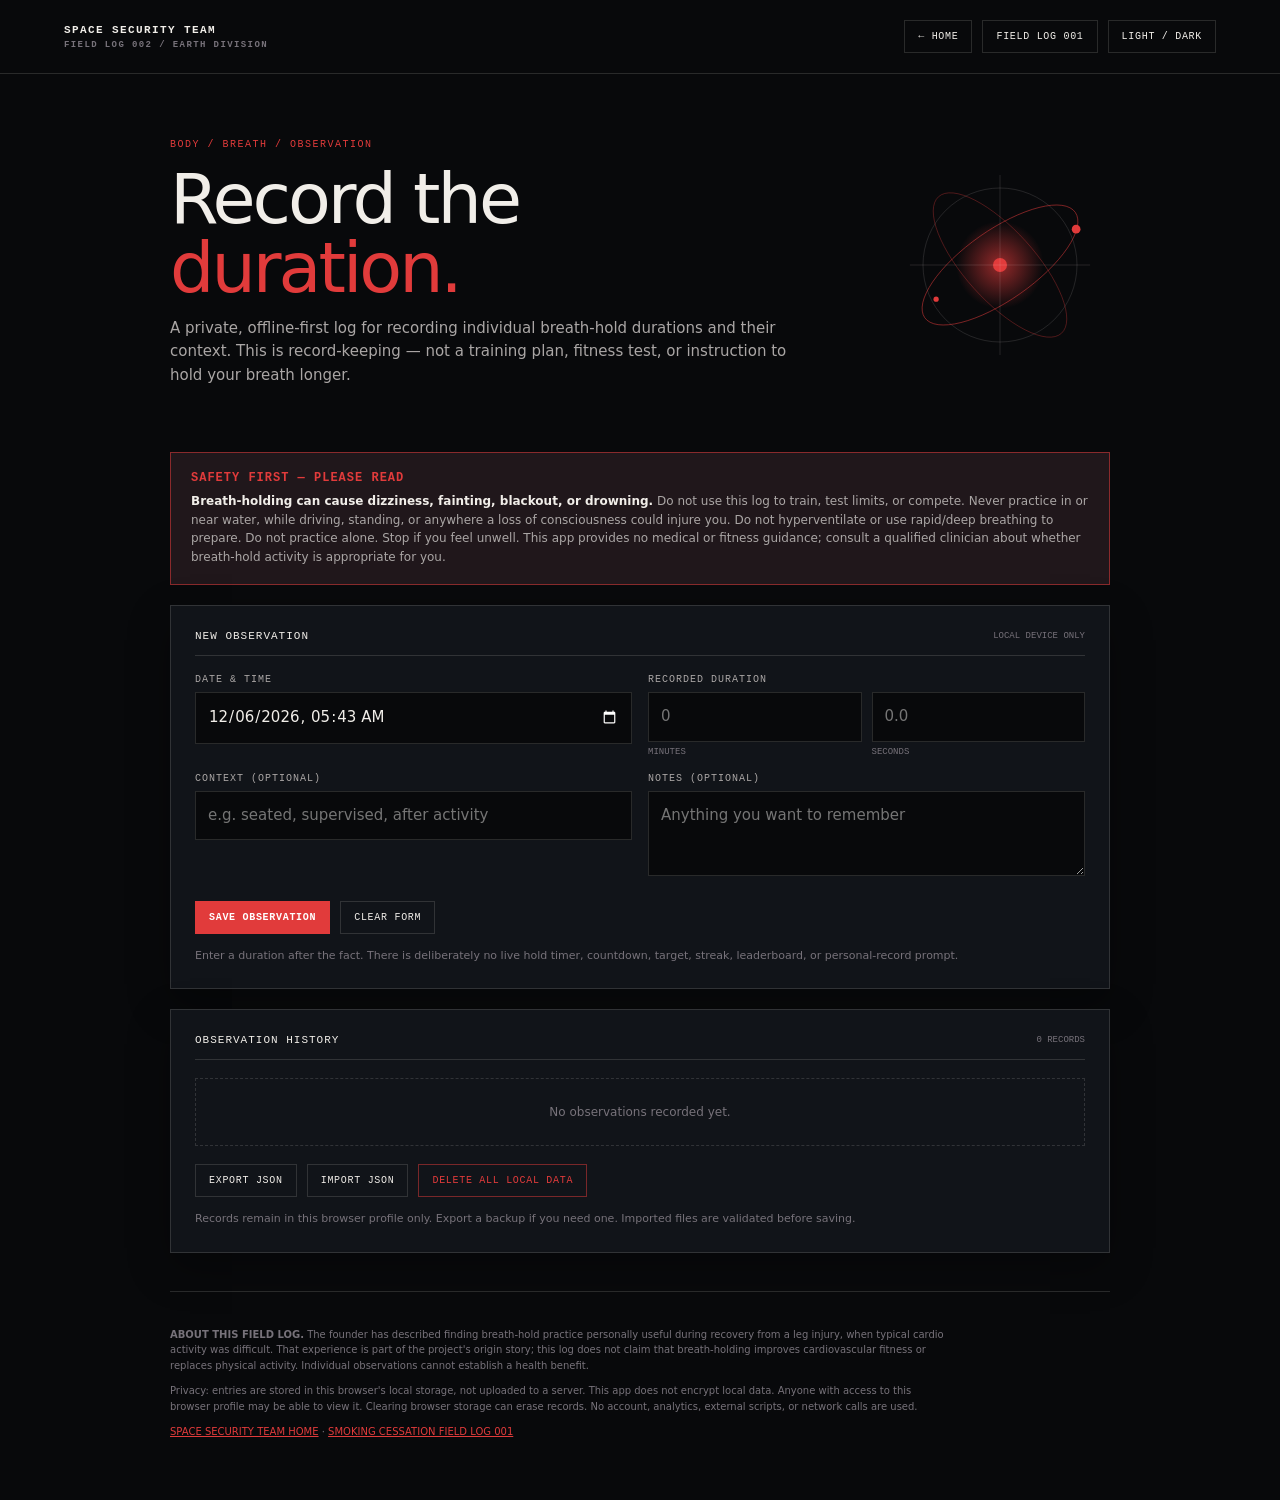
==== public/space-security/breath-log/index.html @ c1255886 "Add local-only breath observation field log" ====
<!doctype html>
<html lang="en" data-theme="dark">
<head>
<meta charset="utf-8"><meta name="viewport" content="width=device-width,initial-scale=1"><meta name="theme-color" content="#08090b"><meta name="description" content="A standalone local breath observation log."><title>Field Log 002 — Breath Observation | Space Security Team</title>
<style>
:root{color-scheme:dark;--bg:#08090b;--panel:#111419;--panel2:#181c22;--ink:#f1eee9;--muted:#aaa6a5;--dim:#77727a;--line:rgba(241,238,233,.14);--red:#e13b3b;--shadow:rgba(0,0,0,.3);--mono:"DM Mono",ui-monospace,monospace;--sans:system-ui,-apple-system,"Segoe UI",sans-serif}
:root[data-theme=light]{color-scheme:light;--bg:#f3f1ed;--panel:#fffdfa;--panel2:#ebe8e2;--ink:#171719;--muted:#555258;--dim:#77727a;--line:rgba(23,23,25,.15);--red:#bd292e;--shadow:rgba(30,25,20,.1)}
*{box-sizing:border-box}body{margin:0;background:var(--bg);color:var(--ink);font:15px/1.55 var(--sans)}a{color:inherit;text-decoration:none}button,input,textarea{font:inherit}.shell{width:min(940px,90%);margin:auto}.top{display:flex;justify-content:space-between;align-items:center;padding:20px 5%;border-bottom:1px solid var(--line)}.brand{font:600 11px var(--mono);letter-spacing:1.4px}.brand small{display:block;color:var(--dim);font-size:9px;margin-top:4px}.nav{display:flex;gap:10px}.nav a,.nav button,.btn{border:1px solid var(--line);background:transparent;color:var(--ink);padding:10px 13px;font:10px var(--mono);letter-spacing:.7px;cursor:pointer}.hero{padding:55px 0 30px;display:grid;grid-template-columns:1fr 220px;gap:30px;align-items:center}.eyebrow{font:10px var(--mono);letter-spacing:1.5px;color:var(--red)}h1{font:500 clamp(42px,7vw,70px)/.98 var(--sans);letter-spacing:-3px;margin:15px 0}h1 em{font-style:normal;color:var(--red)}.lede{max-width:620px;color:var(--muted)}.orb{width:210px;max-width:100%;justify-self:center}.panel{background:var(--panel);border:1px solid var(--line);padding:24px;margin:20px 0;box-shadow:0 15px 40px var(--shadow)}.head{display:flex;justify-content:space-between;gap:12px;align-items:center;border-bottom:1px solid var(--line);padding-bottom:13px;margin-bottom:18px}.head strong{font:11px var(--mono);letter-spacing:1px}.tag,.unit{font:9px var(--mono);color:var(--dim)}.safety{border:1px solid rgba(225,59,59,.55);background:color-mix(in srgb,var(--red) 7%,var(--panel));padding:18px 20px;margin:20px 0}.safety h2{font:600 12px var(--mono);letter-spacing:1px;color:var(--red);margin:0 0 7px}.safety p{margin:0;color:var(--muted);font-size:12px}.safety b{color:var(--ink)}.grid{display:grid;grid-template-columns:repeat(2,minmax(0,1fr));gap:16px}.field label{display:block;font:10px var(--mono);letter-spacing:1px;color:var(--muted);margin-bottom:7px}.field input,.field textarea{width:100%;border:1px solid var(--line);background:var(--bg);color:var(--ink);padding:12px;border-radius:0}.field textarea{min-height:85px;resize:vertical}.duration{display:grid;grid-template-columns:1fr 1fr;gap:10px}.unit{margin-top:5px}.actions{display:flex;gap:10px;flex-wrap:wrap;margin-top:18px}.btn.primary{background:var(--red);border-color:var(--red);color:white;font-weight:700}.btn.danger{border-color:rgba(225,59,59,.5);color:var(--red)}.hint{font-size:11px;color:var(--dim);margin:13px 0 0}.history{display:grid;gap:10px}.entry{border:1px solid var(--line);padding:14px 16px;display:grid;grid-template-columns:1fr auto;gap:15px;align-items:center;background:var(--panel2)}.entry strong{font:500 20px var(--sans)}.entry small{display:block;color:var(--dim);font:9px var(--mono);letter-spacing:.5px;margin-top:4px}.entry p{margin:7px 0 0;color:var(--muted);font-size:12px;white-space:pre-wrap}.entry button{border:1px solid var(--line);background:transparent;color:var(--muted);padding:7px 9px;font:9px var(--mono);cursor:pointer}.empty{padding:24px;border:1px dashed var(--line);color:var(--dim);text-align:center;font-size:12px}.foot{padding:25px 0 48px;color:var(--dim);font-size:10px;border-top:1px solid var(--line);margin-top:38px}.foot p{max-width:780px}.foot a{color:var(--red);text-decoration:underline}.sr{position:absolute;width:1px;height:1px;overflow:hidden;clip:rect(0,0,0,0)}
@media(max-width:680px){.hero{grid-template-columns:1fr;padding-top:38px}.orb{width:140px;grid-row:1}.grid{grid-template-columns:1fr}.panel{padding:17px}.nav a{display:none}.top{padding:16px 5%}}
@media(prefers-reduced-motion:reduce){*{scroll-behavior:auto!important;transition:none!important}}
</style></head>
<body>
<header class="top"><a class="brand" href="/">SPACE SECURITY TEAM<small>FIELD LOG 002 / EARTH DIVISION</small></a><nav class="nav"><a href="/">← HOME</a><a href="/public/space-security/tracker/index.html">FIELD LOG 001</a><button id="theme" type="button">LIGHT / DARK</button></nav></header>
<main class="shell">
<section class="hero"><div><p class="eyebrow">BODY / BREATH / OBSERVATION</p><h1>Record the<br><em>duration.</em></h1><p class="lede">A private, offline-first log for recording individual breath-hold durations and their context. This is record-keeping — not a training plan, fitness test, or instruction to hold your breath longer.</p></div><svg class="orb" viewBox="0 0 240 240" role="img" aria-label="Abstract red orbital diagram"><defs><radialGradient id="g"><stop stop-color="#e13b3b" stop-opacity=".65"/><stop offset="1" stop-color="#e13b3b" stop-opacity="0"/></radialGradient></defs><circle cx="120" cy="120" r="88" fill="none" stroke="var(--line)"/><ellipse cx="120" cy="120" rx="105" ry="40" fill="none" stroke="var(--red)" stroke-opacity=".55" transform="rotate(-35 120 120)"/><ellipse cx="120" cy="120" rx="105" ry="40" fill="none" stroke="var(--red)" stroke-opacity=".35" transform="rotate(48 120 120)"/><circle cx="120" cy="120" r="50" fill="url(#g)"/><circle cx="120" cy="120" r="8" fill="var(--red)"/><circle cx="207" cy="79" r="5" fill="var(--red)"/><circle cx="47" cy="159" r="3" fill="var(--red)"/><path d="M120 17v206M17 120h206" stroke="var(--line)"/></svg></section>
<aside class="safety" role="note"><h2>SAFETY FIRST — PLEASE READ</h2><p><b>Breath-holding can cause dizziness, fainting, blackout, or drowning.</b> Do not use this log to train, test limits, or compete. Never practice in or near water, while driving, standing, or anywhere a loss of consciousness could injure you. Do not hyperventilate or use rapid/deep breathing to prepare. Do not practice alone. Stop if you feel unwell. This app provides no medical or fitness guidance; consult a qualified clinician about whether breath-hold activity is appropriate for you.</p></aside>
<section class="panel"><div class="head"><strong>NEW OBSERVATION</strong><span class="tag">LOCAL DEVICE ONLY</span></div><form id="entryForm"><div class="grid"><div class="field"><label for="date">DATE & TIME</label><input id="date" type="datetime-local" required></div><div class="field"><label>RECORDED DURATION</label><div class="duration"><div><input id="minutes" type="number" min="0" max="999" step="1" inputmode="numeric" placeholder="0" aria-label="Minutes" required><div class="unit">MINUTES</div></div><div><input id="seconds" type="number" min="0" max="59.9" step="0.1" inputmode="decimal" placeholder="0.0" aria-label="Seconds" required><div class="unit">SECONDS</div></div></div></div><div class="field"><label for="context">CONTEXT (OPTIONAL)</label><input id="context" maxlength="120" placeholder="e.g. seated, supervised, after activity"></div><div class="field"><label for="notes">NOTES (OPTIONAL)</label><textarea id="notes" maxlength="1000" placeholder="Anything you want to remember"></textarea></div></div><div class="actions"><button class="btn primary" type="submit">SAVE OBSERVATION</button><button class="btn" type="reset">CLEAR FORM</button></div><p class="hint">Enter a duration after the fact. There is deliberately no live hold timer, countdown, target, streak, leaderboard, or personal-record prompt.</p></form></section>
<section class="panel"><div class="head"><strong>OBSERVATION HISTORY</strong><span id="count" class="tag">0 RECORDS</span></div><div id="history" class="history"><div class="empty">No observations recorded yet.</div></div><div class="actions"><button class="btn" id="export">EXPORT JSON</button><label class="btn" for="importFile">IMPORT JSON</label><input class="sr" id="importFile" type="file" accept="application/json,.json"><button class="btn danger" id="clearAll" type="button">DELETE ALL LOCAL DATA</button></div><p class="hint">Records remain in this browser profile only. Export a backup if you need one. Imported files are validated before saving.</p></section>
<footer class="foot"><p><b>ABOUT THIS FIELD LOG.</b> The founder has described finding breath-hold practice personally useful during recovery from a leg injury, when typical cardio activity was difficult. That experience is part of the project's origin story; this log does not claim that breath-holding improves cardiovascular fitness or replaces physical activity. Individual observations cannot establish a health benefit.</p><p>Privacy: entries are stored in this browser's local storage, not uploaded to a server. This app does not encrypt local data. Anyone with access to this browser profile may be able to view it. Clearing browser storage can erase records. No account, analytics, external scripts, or network calls are used.</p><p><a href="/">SPACE SECURITY TEAM HOME</a> · <a href="/public/space-security/tracker/index.html">SMOKING CESSATION FIELD LOG 001</a></p></footer>
</main>
<script>
(function(){'use strict';var KEY='sst.breathlog.v1',$=function(id){return document.getElementById(id)},entries=[];
function valid(x){return x&&typeof x.id==='string'&&typeof x.date==='string'&&Number.isFinite(x.seconds)&&x.seconds>=0&&x.seconds<60000&&typeof x.context==='string'&&typeof x.notes==='string'}
function load(){try{var a=JSON.parse(localStorage.getItem(KEY)||'[]');if(Array.isArray(a))entries=a.filter(valid)}catch(e){entries=[]}}
function save(){try{localStorage.setItem(KEY,JSON.stringify(entries));return true}catch(e){alert('Could not save to this browser profile. Storage may be full or disabled.');return false}}
function esc(s){return String(s).replace(/[&<>"']/g,function(c){return {'&':'&amp;','<':'&lt;','>':'&gt;','"':'&quot;',"'":'&#39;'}[c]})}
function fmt(s){return String(Math.floor(s/60)).padStart(2,'0')+':'+(s%60).toFixed(1).padStart(4,'0')}
function render(){var h=$('history');$('count').textContent=entries.length+' RECORD'+(entries.length===1?'':'S');if(!entries.length){h.innerHTML='<div class="empty">No observations recorded yet.</div>';return}h.innerHTML=entries.slice().sort(function(a,b){return b.date.localeCompare(a.date)}).map(function(e){return '<article class="entry"><div><strong>'+fmt(e.seconds)+'</strong><small>'+esc(new Date(e.date).toLocaleString())+'</small>'+(e.context?'<small>CONTEXT · '+esc(e.context)+'</small>':'')+(e.notes?'<p>'+esc(e.notes)+'</p>':'')+'</div><button type="button" data-delete="'+esc(e.id)+'">DELETE</button></article>'}).join('')}
function localNow(){var d=new Date();return new Date(d.getTime()-d.getTimezoneOffset()*60000).toISOString().slice(0,16)}$('date').value=localNow();
$('entryForm').addEventListener('submit',function(ev){ev.preventDefault();var m=Number($('minutes').value),s=Number($('seconds').value),d=$('date').value;if(!Number.isFinite(m)||!Number.isFinite(s)||m<0||s<0||s>=60||!d){alert('Enter a valid date and duration. Seconds must be from 0 to less than 60.');return}entries.push({id:'b'+Date.now().toString(36)+Math.random().toString(36).slice(2,7),date:new Date(d).toISOString(),seconds:m*60+s,context:$('context').value.trim(),notes:$('notes').value.trim()});if(save()){render();$('entryForm').reset();$('date').value=localNow()}});
$('history').addEventListener('click',function(ev){var id=ev.target&&ev.target.getAttribute('data-delete');if(!id||!confirm('Delete this observation from this browser?'))return;entries=entries.filter(function(e){return e.id!==id});if(save())render()});
$('export').addEventListener('click',function(){var b=new Blob([JSON.stringify({format:'sst-breathlog-v1',exportedAt:new Date().toISOString(),entries:entries},null,2)],{type:'application/json'}),u=URL.createObjectURL(b),a=document.createElement('a');a.href=u;a.download='space-security-breath-observations.json';a.click();setTimeout(function(){URL.revokeObjectURL(u)},1000)});
$('importFile').addEventListener('change',function(ev){var f=ev.target.files&&ev.target.files[0];if(!f)return;var r=new FileReader();r.onload=function(){try{var o=JSON.parse(r.result),a=o&&o.format==='sst-breathlog-v1'&&Array.isArray(o.entries)?o.entries:[];if(!a.length||!a.every(valid))throw Error();if(!confirm('Import '+a.length+' observations? Matching IDs will be replaced.'))return;var map={};entries.concat(a).forEach(function(x){map[x.id]=x});entries=Object.keys(map).map(function(k){return map[k]});if(save())render()}catch(e){alert('This is not a valid breath observation export.')}finally{$('importFile').value=''}};r.readAsText(f)});
$('clearAll').addEventListener('click',function(){if(!entries.length||!confirm('Permanently delete every observation stored by this app in this browser? Export first if needed.'))return;entries=[];try{localStorage.removeItem(KEY);render()}catch(e){alert('Could not clear browser storage.')}});
$('theme').addEventListener('click',function(){var r=document.documentElement,t=r.getAttribute('data-theme')==='light'?'dark':'light';r.setAttribute('data-theme',t);try{localStorage.setItem('sst.breathlog.theme',t)}catch(e){}});try{var t=localStorage.getItem('sst.breathlog.theme');if(t==='light'||t==='dark')document.documentElement.setAttribute('data-theme',t)}catch(e){}load();render()})();
</script></body></html>
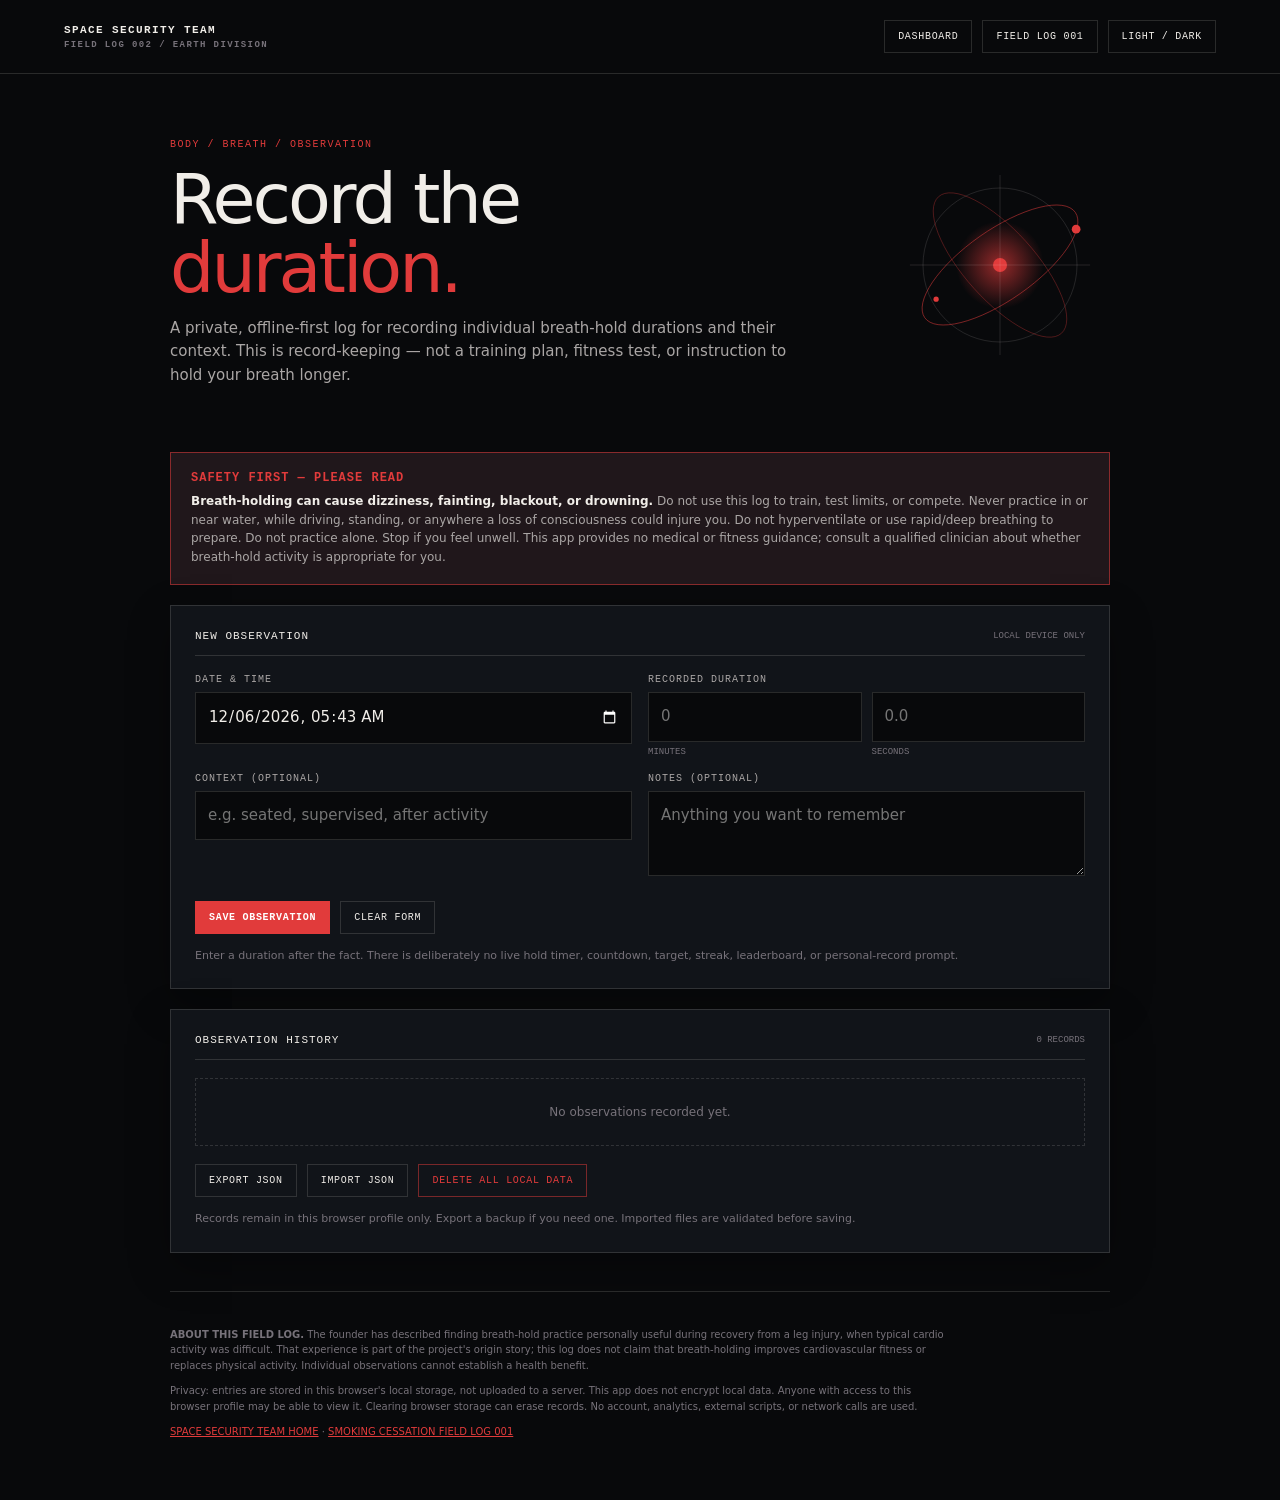
==== commit a9af8a1d: "Connect breath log navigation and shared theme" ====
--- a/public/space-security/breath-log/index.html
+++ b/public/space-security/breath-log/index.html
@@ -10,7 +10,7 @@
 @media(prefers-reduced-motion:reduce){*{scroll-behavior:auto!important;transition:none!important}}
 </style></head>
 <body>
-<header class="top"><a class="brand" href="/">SPACE SECURITY TEAM<small>FIELD LOG 002 / EARTH DIVISION</small></a><nav class="nav"><a href="/">← HOME</a><a href="/public/space-security/tracker/index.html">FIELD LOG 001</a><button id="theme" type="button">LIGHT / DARK</button></nav></header>
+<header class="top"><a class="brand" href="/">SPACE SECURITY TEAM<small>FIELD LOG 002 / EARTH DIVISION</small></a><nav class="nav"><a href="/#dashboard">DASHBOARD</a><a href="/public/space-security/tracker/index.html">FIELD LOG 001</a><button id="theme" type="button">LIGHT / DARK</button></nav></header>
 <main class="shell">
 <section class="hero"><div><p class="eyebrow">BODY / BREATH / OBSERVATION</p><h1>Record the<br><em>duration.</em></h1><p class="lede">A private, offline-first log for recording individual breath-hold durations and their context. This is record-keeping — not a training plan, fitness test, or instruction to hold your breath longer.</p></div><svg class="orb" viewBox="0 0 240 240" role="img" aria-label="Abstract red orbital diagram"><defs><radialGradient id="g"><stop stop-color="#e13b3b" stop-opacity=".65"/><stop offset="1" stop-color="#e13b3b" stop-opacity="0"/></radialGradient></defs><circle cx="120" cy="120" r="88" fill="none" stroke="var(--line)"/><ellipse cx="120" cy="120" rx="105" ry="40" fill="none" stroke="var(--red)" stroke-opacity=".55" transform="rotate(-35 120 120)"/><ellipse cx="120" cy="120" rx="105" ry="40" fill="none" stroke="var(--red)" stroke-opacity=".35" transform="rotate(48 120 120)"/><circle cx="120" cy="120" r="50" fill="url(#g)"/><circle cx="120" cy="120" r="8" fill="var(--red)"/><circle cx="207" cy="79" r="5" fill="var(--red)"/><circle cx="47" cy="159" r="3" fill="var(--red)"/><path d="M120 17v206M17 120h206" stroke="var(--line)"/></svg></section>
 <aside class="safety" role="note"><h2>SAFETY FIRST — PLEASE READ</h2><p><b>Breath-holding can cause dizziness, fainting, blackout, or drowning.</b> Do not use this log to train, test limits, or compete. Never practice in or near water, while driving, standing, or anywhere a loss of consciousness could injure you. Do not hyperventilate or use rapid/deep breathing to prepare. Do not practice alone. Stop if you feel unwell. This app provides no medical or fitness guidance; consult a qualified clinician about whether breath-hold activity is appropriate for you.</p></aside>
@@ -32,5 +32,5 @@
 $('export').addEventListener('click',function(){var b=new Blob([JSON.stringify({format:'sst-breathlog-v1',exportedAt:new Date().toISOString(),entries:entries},null,2)],{type:'application/json'}),u=URL.createObjectURL(b),a=document.createElement('a');a.href=u;a.download='space-security-breath-observations.json';a.click();setTimeout(function(){URL.revokeObjectURL(u)},1000)});
 $('importFile').addEventListener('change',function(ev){var f=ev.target.files&&ev.target.files[0];if(!f)return;var r=new FileReader();r.onload=function(){try{var o=JSON.parse(r.result),a=o&&o.format==='sst-breathlog-v1'&&Array.isArray(o.entries)?o.entries:[];if(!a.length||!a.every(valid))throw Error();if(!confirm('Import '+a.length+' observations? Matching IDs will be replaced.'))return;var map={};entries.concat(a).forEach(function(x){map[x.id]=x});entries=Object.keys(map).map(function(k){return map[k]});if(save())render()}catch(e){alert('This is not a valid breath observation export.')}finally{$('importFile').value=''}};r.readAsText(f)});
 $('clearAll').addEventListener('click',function(){if(!entries.length||!confirm('Permanently delete every observation stored by this app in this browser? Export first if needed.'))return;entries=[];try{localStorage.removeItem(KEY);render()}catch(e){alert('Could not clear browser storage.')}});
-$('theme').addEventListener('click',function(){var r=document.documentElement,t=r.getAttribute('data-theme')==='light'?'dark':'light';r.setAttribute('data-theme',t);try{localStorage.setItem('sst.breathlog.theme',t)}catch(e){}});try{var t=localStorage.getItem('sst.breathlog.theme');if(t==='light'||t==='dark')document.documentElement.setAttribute('data-theme',t)}catch(e){}load();render()})();
+$('theme').addEventListener('click',function(){var r=document.documentElement,t=r.getAttribute('data-theme')==='light'?'dark':'light';r.setAttribute('data-theme',t);try{localStorage.setItem('sst.landing.theme',t)}catch(e){}});try{var t=localStorage.getItem('sst.landing.theme')||localStorage.getItem('sst.breathlog.theme');if(t==='light'||t==='dark')document.documentElement.setAttribute('data-theme',t)}catch(e){}load();render()})();
 </script></body></html>
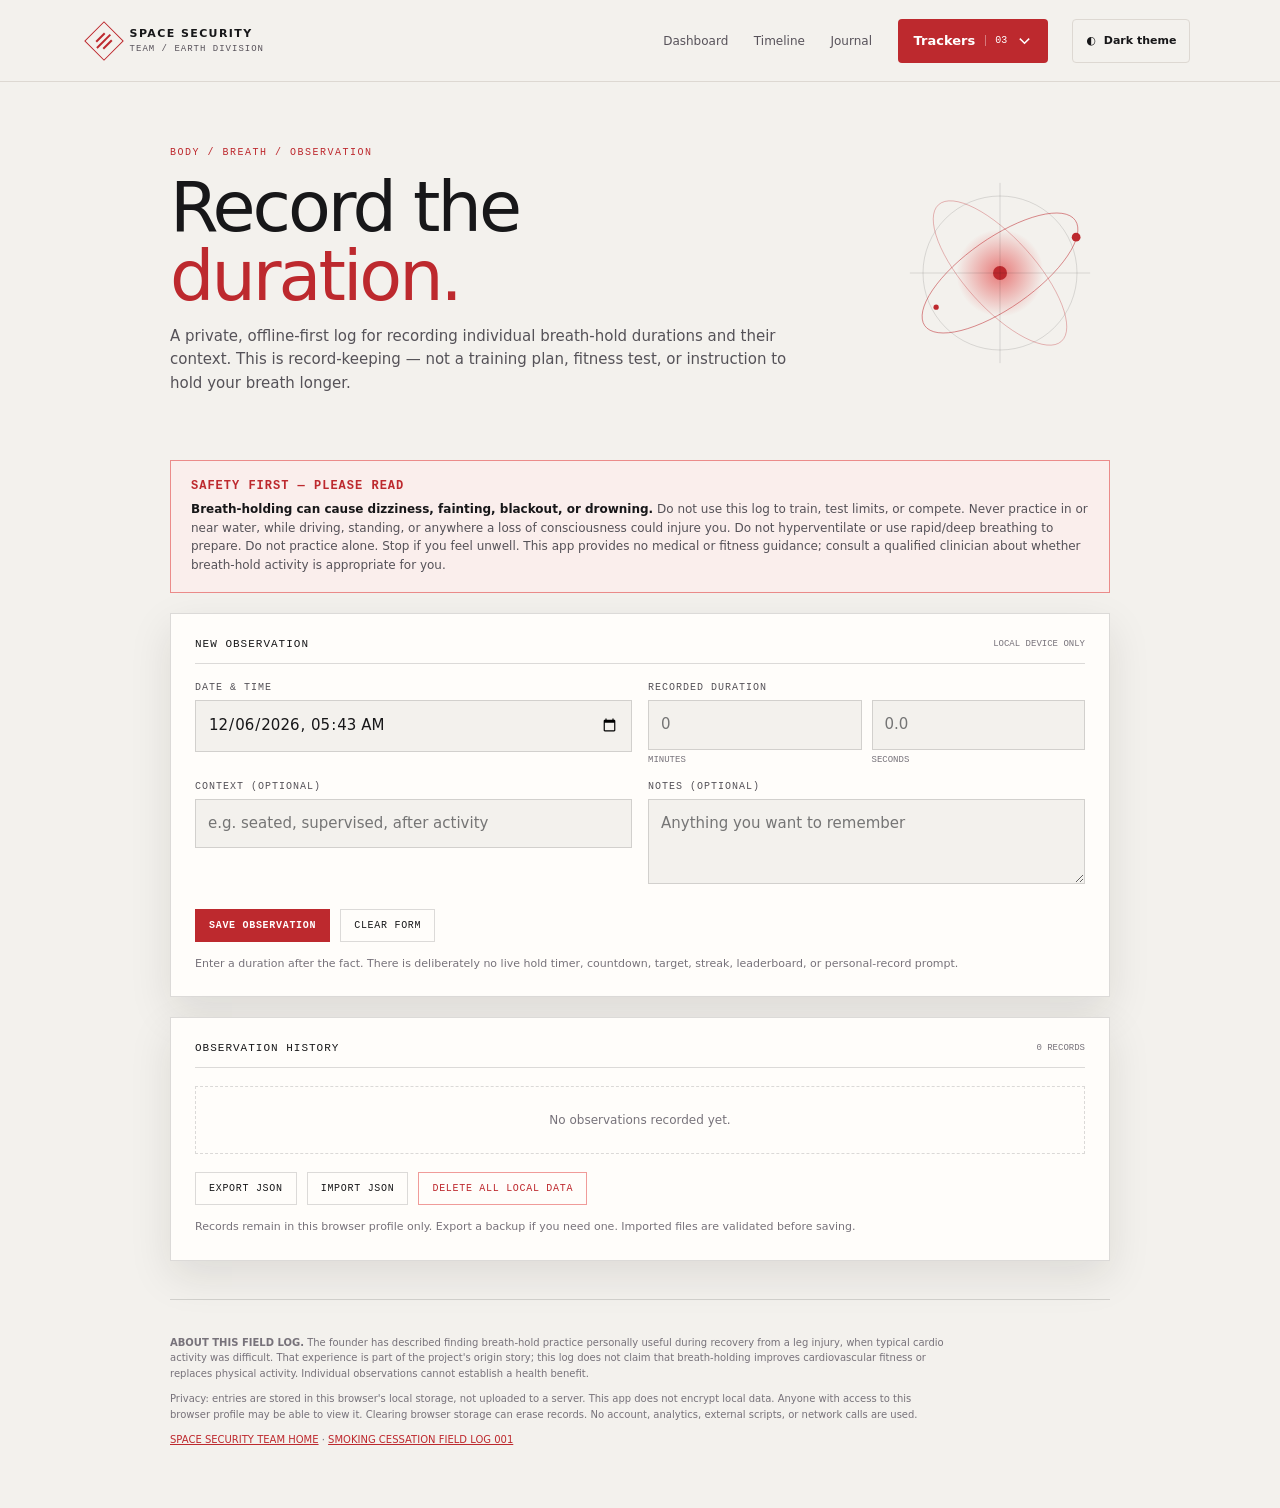
==== commit d8877ab9: "Unify tracker navigation and theme breath-log" ====
--- a/public/space-security/breath-log/index.html
+++ b/public/space-security/breath-log/index.html
@@ -8,9 +8,22 @@
 *{box-sizing:border-box}body{margin:0;background:var(--bg);color:var(--ink);font:15px/1.55 var(--sans)}a{color:inherit;text-decoration:none}button,input,textarea{font:inherit}.shell{width:min(940px,90%);margin:auto}.top{display:flex;justify-content:space-between;align-items:center;padding:20px 5%;border-bottom:1px solid var(--line)}.brand{font:600 11px var(--mono);letter-spacing:1.4px}.brand small{display:block;color:var(--dim);font-size:9px;margin-top:4px}.nav{display:flex;gap:10px}.nav a,.nav button,.btn{border:1px solid var(--line);background:transparent;color:var(--ink);padding:10px 13px;font:10px var(--mono);letter-spacing:.7px;cursor:pointer}.hero{padding:55px 0 30px;display:grid;grid-template-columns:1fr 220px;gap:30px;align-items:center}.eyebrow{font:10px var(--mono);letter-spacing:1.5px;color:var(--red)}h1{font:500 clamp(42px,7vw,70px)/.98 var(--sans);letter-spacing:-3px;margin:15px 0}h1 em{font-style:normal;color:var(--red)}.lede{max-width:620px;color:var(--muted)}.orb{width:210px;max-width:100%;justify-self:center}.panel{background:var(--panel);border:1px solid var(--line);padding:24px;margin:20px 0;box-shadow:0 15px 40px var(--shadow)}.head{display:flex;justify-content:space-between;gap:12px;align-items:center;border-bottom:1px solid var(--line);padding-bottom:13px;margin-bottom:18px}.head strong{font:11px var(--mono);letter-spacing:1px}.tag,.unit{font:9px var(--mono);color:var(--dim)}.safety{border:1px solid rgba(225,59,59,.55);background:color-mix(in srgb,var(--red) 7%,var(--panel));padding:18px 20px;margin:20px 0}.safety h2{font:600 12px var(--mono);letter-spacing:1px;color:var(--red);margin:0 0 7px}.safety p{margin:0;color:var(--muted);font-size:12px}.safety b{color:var(--ink)}.grid{display:grid;grid-template-columns:repeat(2,minmax(0,1fr));gap:16px}.field label{display:block;font:10px var(--mono);letter-spacing:1px;color:var(--muted);margin-bottom:7px}.field input,.field textarea{width:100%;border:1px solid var(--line);background:var(--bg);color:var(--ink);padding:12px;border-radius:0}.field textarea{min-height:85px;resize:vertical}.duration{display:grid;grid-template-columns:1fr 1fr;gap:10px}.unit{margin-top:5px}.actions{display:flex;gap:10px;flex-wrap:wrap;margin-top:18px}.btn.primary{background:var(--red);border-color:var(--red);color:white;font-weight:700}.btn.danger{border-color:rgba(225,59,59,.5);color:var(--red)}.hint{font-size:11px;color:var(--dim);margin:13px 0 0}.history{display:grid;gap:10px}.entry{border:1px solid var(--line);padding:14px 16px;display:grid;grid-template-columns:1fr auto;gap:15px;align-items:center;background:var(--panel2)}.entry strong{font:500 20px var(--sans)}.entry small{display:block;color:var(--dim);font:9px var(--mono);letter-spacing:.5px;margin-top:4px}.entry p{margin:7px 0 0;color:var(--muted);font-size:12px;white-space:pre-wrap}.entry button{border:1px solid var(--line);background:transparent;color:var(--muted);padding:7px 9px;font:9px var(--mono);cursor:pointer}.empty{padding:24px;border:1px dashed var(--line);color:var(--dim);text-align:center;font-size:12px}.foot{padding:25px 0 48px;color:var(--dim);font-size:10px;border-top:1px solid var(--line);margin-top:38px}.foot p{max-width:780px}.foot a{color:var(--red);text-decoration:underline}.sr{position:absolute;width:1px;height:1px;overflow:hidden;clip:rect(0,0,0,0)}
 @media(max-width:680px){.hero{grid-template-columns:1fr;padding-top:38px}.orb{width:140px;grid-row:1}.grid{grid-template-columns:1fr}.panel{padding:17px}.nav a{display:none}.top{padding:16px 5%}}
 @media(prefers-reduced-motion:reduce){*{scroll-behavior:auto!important;transition:none!important}}
-</style></head>
+</style>
+<link rel="stylesheet" href="/public/space-security/shared-navigation.css">
+<script src="/public/space-security/shared-navigation.js"></script>
+</head>
 <body>
-<header class="top"><a class="brand" href="/">SPACE SECURITY TEAM<small>FIELD LOG 002 / EARTH DIVISION</small></a><nav class="nav"><a href="/#dashboard">DASHBOARD</a><a href="/public/space-security/tracker/index.html">FIELD LOG 001</a><button id="theme" type="button">LIGHT / DARK</button></nav></header>
+<header class="sst-header">
+  <a class="sst-brand" href="/" aria-label="Space Security Team home">
+    <span class="sst-brand-mark" aria-hidden="true"><i></i><i></i><i></i></span>
+    <span class="sst-brand-name">SPACE SECURITY<span>TEAM / EARTH DIVISION</span></span>
+  </a>
+  <nav class="sst-nav" aria-label="Main navigation"><a href="/#dashboard">Dashboard</a><a href="/#timeline">Timeline</a><a href="/#journal-title">Journal</a><details class="tracker-menu" id="trackerMenu"><summary id="trackerMenuToggle">Trackers <span class="tracker-menu-count">03</span><svg viewBox="0 0 16 16" aria-hidden="true"><path d="m3 6 5 5 5-5" fill="none" stroke="currentColor" stroke-width="1.6"/></svg></summary><div class="tracker-menu-panel"><div class="tracker-menu-heading"><span>FIELD LOGS</span><span>PRIVATE / LOCAL</span></div>
+<a href="/public/space-security/tracker/index.html"><span class="tracker-menu-icon cessation"><svg viewBox="0 0 24 24" aria-hidden="true"><path d="M3 13h18v5H3zM17 13v5M7 9l2-5m4 5 2-5"/></svg></span><span class="tracker-menu-copy"><strong>Smoking cessation</strong><small>Cigarettes, cravings &amp; milestones</small><span class="tracker-menu-entry-count" id="dashCessationEntries">0 ENTRIES</span></span><span class="tracker-menu-arrow" aria-hidden="true">↗</span></a>
+<a href="/public/space-security/breath-log/index.html"><span class="tracker-menu-icon breath"><svg viewBox="0 0 24 24" aria-hidden="true"><path d="M2 12h5l3-6 4 12 3-6h5"/></svg></span><span class="tracker-menu-copy"><strong>Breath observation</strong><small>Retrospective duration &amp; context</small><span class="tracker-menu-entry-count" id="dashBreathEntries">0 ENTRIES</span></span><span class="tracker-menu-arrow" aria-hidden="true">↗</span></a>
+<a href="/public/space-security/milk-log/index.html"><span class="tracker-menu-icon milk"><svg viewBox="0 0 24 24" aria-hidden="true"><path d="M12 2C8 8 5 11 5 15a7 7 0 0 0 14 0c0-4-3-7-7-13Z"/></svg></span><span class="tracker-menu-copy"><strong>Milk consumption</strong><small>Dairy, calcium &amp; digestive observations</small><span class="tracker-menu-entry-count" id="dashMilkEntries">0 ENTRIES</span></span><span class="tracker-menu-arrow" aria-hidden="true">↗</span></a><div class="tracker-menu-footer">Three trackers. One private dashboard.</div></div></details></nav>
+  <button class="sst-theme-toggle" type="button" id="themeToggle" aria-label="Switch to light theme" title="Switch theme">◐ <span id="themeLabel">Light theme</span></button>
+</header>
 <main class="shell">
 <section class="hero"><div><p class="eyebrow">BODY / BREATH / OBSERVATION</p><h1>Record the<br><em>duration.</em></h1><p class="lede">A private, offline-first log for recording individual breath-hold durations and their context. This is record-keeping — not a training plan, fitness test, or instruction to hold your breath longer.</p></div><svg class="orb" viewBox="0 0 240 240" role="img" aria-label="Abstract red orbital diagram"><defs><radialGradient id="g"><stop stop-color="#e13b3b" stop-opacity=".65"/><stop offset="1" stop-color="#e13b3b" stop-opacity="0"/></radialGradient></defs><circle cx="120" cy="120" r="88" fill="none" stroke="var(--line)"/><ellipse cx="120" cy="120" rx="105" ry="40" fill="none" stroke="var(--red)" stroke-opacity=".55" transform="rotate(-35 120 120)"/><ellipse cx="120" cy="120" rx="105" ry="40" fill="none" stroke="var(--red)" stroke-opacity=".35" transform="rotate(48 120 120)"/><circle cx="120" cy="120" r="50" fill="url(#g)"/><circle cx="120" cy="120" r="8" fill="var(--red)"/><circle cx="207" cy="79" r="5" fill="var(--red)"/><circle cx="47" cy="159" r="3" fill="var(--red)"/><path d="M120 17v206M17 120h206" stroke="var(--line)"/></svg></section>
 <aside class="safety" role="note"><h2>SAFETY FIRST — PLEASE READ</h2><p><b>Breath-holding can cause dizziness, fainting, blackout, or drowning.</b> Do not use this log to train, test limits, or compete. Never practice in or near water, while driving, standing, or anywhere a loss of consciousness could injure you. Do not hyperventilate or use rapid/deep breathing to prepare. Do not practice alone. Stop if you feel unwell. This app provides no medical or fitness guidance; consult a qualified clinician about whether breath-hold activity is appropriate for you.</p></aside>
@@ -32,5 +45,5 @@
 $('export').addEventListener('click',function(){var b=new Blob([JSON.stringify({format:'sst-breathlog-v1',exportedAt:new Date().toISOString(),entries:entries},null,2)],{type:'application/json'}),u=URL.createObjectURL(b),a=document.createElement('a');a.href=u;a.download='space-security-breath-observations.json';a.click();setTimeout(function(){URL.revokeObjectURL(u)},1000)});
 $('importFile').addEventListener('change',function(ev){var f=ev.target.files&&ev.target.files[0];if(!f)return;var r=new FileReader();r.onload=function(){try{var o=JSON.parse(r.result),a=o&&o.format==='sst-breathlog-v1'&&Array.isArray(o.entries)?o.entries:[];if(!a.length||!a.every(valid))throw Error();if(!confirm('Import '+a.length+' observations? Matching IDs will be replaced.'))return;var map={};entries.concat(a).forEach(function(x){map[x.id]=x});entries=Object.keys(map).map(function(k){return map[k]});if(save())render()}catch(e){alert('This is not a valid breath observation export.')}finally{$('importFile').value=''}};r.readAsText(f)});
 $('clearAll').addEventListener('click',function(){if(!entries.length||!confirm('Permanently delete every observation stored by this app in this browser? Export first if needed.'))return;entries=[];try{localStorage.removeItem(KEY);render()}catch(e){alert('Could not clear browser storage.')}});
-$('theme').addEventListener('click',function(){var r=document.documentElement,t=r.getAttribute('data-theme')==='light'?'dark':'light';r.setAttribute('data-theme',t);try{localStorage.setItem('sst.landing.theme',t)}catch(e){}});try{var t=localStorage.getItem('sst.landing.theme')||localStorage.getItem('sst.breathlog.theme');if(t==='light'||t==='dark')document.documentElement.setAttribute('data-theme',t)}catch(e){}load();render()})();
+load();render()})();
 </script></body></html>
--- a/public/space-security/shared-navigation.css
+++ b/public/space-security/shared-navigation.css
@@ -0,0 +1,45 @@
+/* Shared application shell. No tracker-specific selectors outside this header. */
+.sst-header{--sst-bg:#08090b;--sst-panel:#181c22;--sst-ink:#f1eee9;--sst-muted:#b4b6bc;--sst-line:#383d46;--sst-red:#e13b3b;--sst-mono:ui-monospace,SFMono-Regular,Consolas,monospace;--sst-sans:system-ui,-apple-system,"Segoe UI",sans-serif;box-sizing:border-box;position:sticky;top:0;z-index:50;display:flex;align-items:center;justify-content:space-between;gap:24px;width:100%;max-width:none;min-height:82px;margin:0;padding:14px 7%;border-bottom:1px solid var(--sst-line);background:var(--sst-bg);color:var(--sst-ink);font:14px/1.4 var(--sst-sans)}
+:root[data-theme="light"] .sst-header{--sst-bg:#f3f1ed;--sst-panel:#fffdfa;--sst-ink:#171719;--sst-muted:#57525a;--sst-line:#ddd8d2;--sst-red:#bd292e}
+.sst-header *{box-sizing:border-box}
+.sst-header a{color:inherit;text-decoration:none}
+.sst-brand{display:flex;align-items:center;gap:12px;flex-shrink:0}
+.sst-brand-mark{display:flex;align-items:center;justify-content:center;gap:3px;width:28px;height:28px;flex:none;border:1px solid var(--sst-red);transform:rotate(45deg)}
+.sst-brand-mark i{width:2px;height:12px;background:var(--sst-red);display:block}.sst-brand-mark i:nth-child(2){height:19px}
+.sst-brand-name{font:700 11px var(--sst-sans);letter-spacing:1.4px;white-space:nowrap}
+.sst-brand-name span{display:block;color:var(--sst-muted);font:9px var(--sst-mono);letter-spacing:1px;margin-top:4px}
+.sst-nav{display:flex;align-items:center;justify-content:flex-end;gap:clamp(14px,2vw,28px);flex:1}
+.sst-header .sst-nav>a{display:inline-flex;align-items:center;min-height:44px;white-space:nowrap;font:500 12px var(--sst-sans);color:var(--sst-muted)}
+.sst-header .sst-nav>a:hover,.sst-header .sst-nav>a[aria-current]{color:var(--sst-ink)}
+.sst-theme-toggle{display:inline-flex;align-items:center;justify-content:center;gap:8px;flex:none;min-height:44px;margin:0;padding:10px 13px;border:1px solid var(--sst-line);border-radius:4px;background:transparent;color:var(--sst-ink);font:600 11px var(--sst-sans);cursor:pointer}
+.sst-header :is(a,button,summary):focus-visible,.tracker-launch:focus-visible{outline:2px solid var(--sst-red,#e13b3b);outline-offset:3px}
+.sst-header .tracker-menu{position:relative;flex-shrink:0}
+.sst-header .tracker-menu summary{display:flex;align-items:center;gap:10px;min-height:44px;padding:10px 15px;list-style:none;cursor:pointer;white-space:nowrap;background:var(--sst-red);color:#fff;font:700 13px var(--sst-sans);border:1px solid transparent;border-radius:4px}
+.sst-header .tracker-menu summary::-webkit-details-marker{display:none}
+.sst-header .tracker-menu summary svg{width:15px;height:15px;flex:none;transition:transform .18s}
+.sst-header .tracker-menu[open] summary svg{transform:rotate(180deg)}
+.sst-header .tracker-menu-count{font:10px var(--sst-mono);border-left:1px solid #ffffff60;padding-left:9px}
+.sst-header .tracker-menu-panel{position:absolute;top:calc(100% + 10px);right:0;width:min(365px,calc(100vw - 32px));max-height:min(65vh,520px);overflow:auto;overscroll-behavior:contain;padding:8px;background:var(--sst-panel);color:var(--sst-ink);border:1px solid var(--sst-line);border-radius:10px;box-shadow:0 18px 55px #0006;z-index:20}
+.sst-header .tracker-menu-heading{display:flex;align-items:center;justify-content:space-between;gap:8px;padding:10px 12px 12px;color:var(--sst-muted);font:10px var(--sst-mono);letter-spacing:.6px;border-bottom:1px solid var(--sst-line)}
+.sst-header .tracker-menu-panel a{display:grid;grid-template-columns:38px minmax(0,1fr) 16px;align-items:center;gap:12px;min-height:76px;padding:11px 10px;border-radius:6px;color:var(--sst-ink);font:14px var(--sst-sans);letter-spacing:0;white-space:normal}
+.sst-header .tracker-menu-panel a+a{border-top:1px solid var(--sst-line)}
+.sst-header .tracker-menu-panel a:hover,.sst-header .tracker-menu-panel a:focus-visible{background:color-mix(in srgb,var(--sst-ink) 7%,transparent)}
+.sst-header .tracker-menu-panel a[aria-current="page"]{background:color-mix(in srgb,var(--sst-red) 10%,var(--sst-panel));box-shadow:inset 3px 0 var(--sst-red)}
+.sst-header .tracker-menu-panel a[aria-current="page"] .tracker-menu-arrow{color:var(--sst-red);font-weight:bold}
+.sst-header .tracker-menu-icon{display:grid;place-items:center;width:38px;height:38px;border:1px solid currentColor;border-radius:8px}
+.sst-header .tracker-menu-icon svg{width:22px;height:22px;fill:none;stroke:currentColor;stroke-width:1.6;stroke-linecap:round;stroke-linejoin:round}
+.sst-header .tracker-menu-icon.cessation{color:#f07772}.sst-header .tracker-menu-icon.breath{color:#e1b27c}.sst-header .tracker-menu-icon.milk{color:#72dfc3}
+:root[data-theme="light"] .sst-header .tracker-menu-icon.cessation{color:#b62e32}
+:root[data-theme="light"] .sst-header .tracker-menu-icon.breath{color:#855a23}
+:root[data-theme="light"] .sst-header .tracker-menu-icon.milk{color:#08775e}
+.sst-header .tracker-menu-copy strong,.sst-header .tracker-menu-copy small{display:block}
+.sst-header .tracker-menu-copy strong{font-size:14px;line-height:1.3;font-weight:700}
+.sst-header .tracker-menu-copy small{margin-top:4px;color:var(--sst-muted);font-size:11px;line-height:1.45}
+.sst-header .tracker-menu-arrow{color:var(--sst-muted);font-size:16px}
+.sst-header .tracker-menu-entry-count{display:block;margin-top:5px;font:10px var(--sst-mono);color:var(--sst-muted)}
+.sst-header .tracker-menu-footer{padding:10px 12px 5px;color:var(--sst-muted);font-size:11px;line-height:1.5}
+html{scroll-padding-top:100px}
+@media(max-width:950px){.sst-header{padding:12px 5%;gap:16px}}
+@media(max-width:760px){html{scroll-padding-top:132px}.sst-header{display:grid;grid-template-columns:minmax(0,1fr) auto;gap:8px 12px;padding:10px 5%;min-height:0}.sst-header>.sst-brand{grid-column:1;grid-row:1}.sst-header .sst-theme-toggle{grid-column:2;grid-row:1}.sst-header .sst-nav{grid-column:1/-1;grid-row:2;justify-content:space-between;gap:8px;min-width:0;flex-wrap:wrap}.sst-header .sst-nav>a{font-size:12px;min-height:44px}.sst-header .tracker-menu{position:static}.sst-header .tracker-menu summary{padding:9px 12px}.sst-header .tracker-menu-panel{top:calc(100% + 4px);left:5%;right:5%;width:auto;max-height:min(65vh,460px)}}
+@media(max-width:350px){.sst-header .sst-nav{gap:5px 8px}.sst-header .tracker-menu summary{font-size:12px;gap:6px;padding:8px}.sst-header .tracker-menu-count{display:none}.sst-header .tracker-menu-panel{left:3%;right:3%}}
+@media(prefers-reduced-motion:reduce){.sst-header .tracker-menu summary svg{transition:none}}
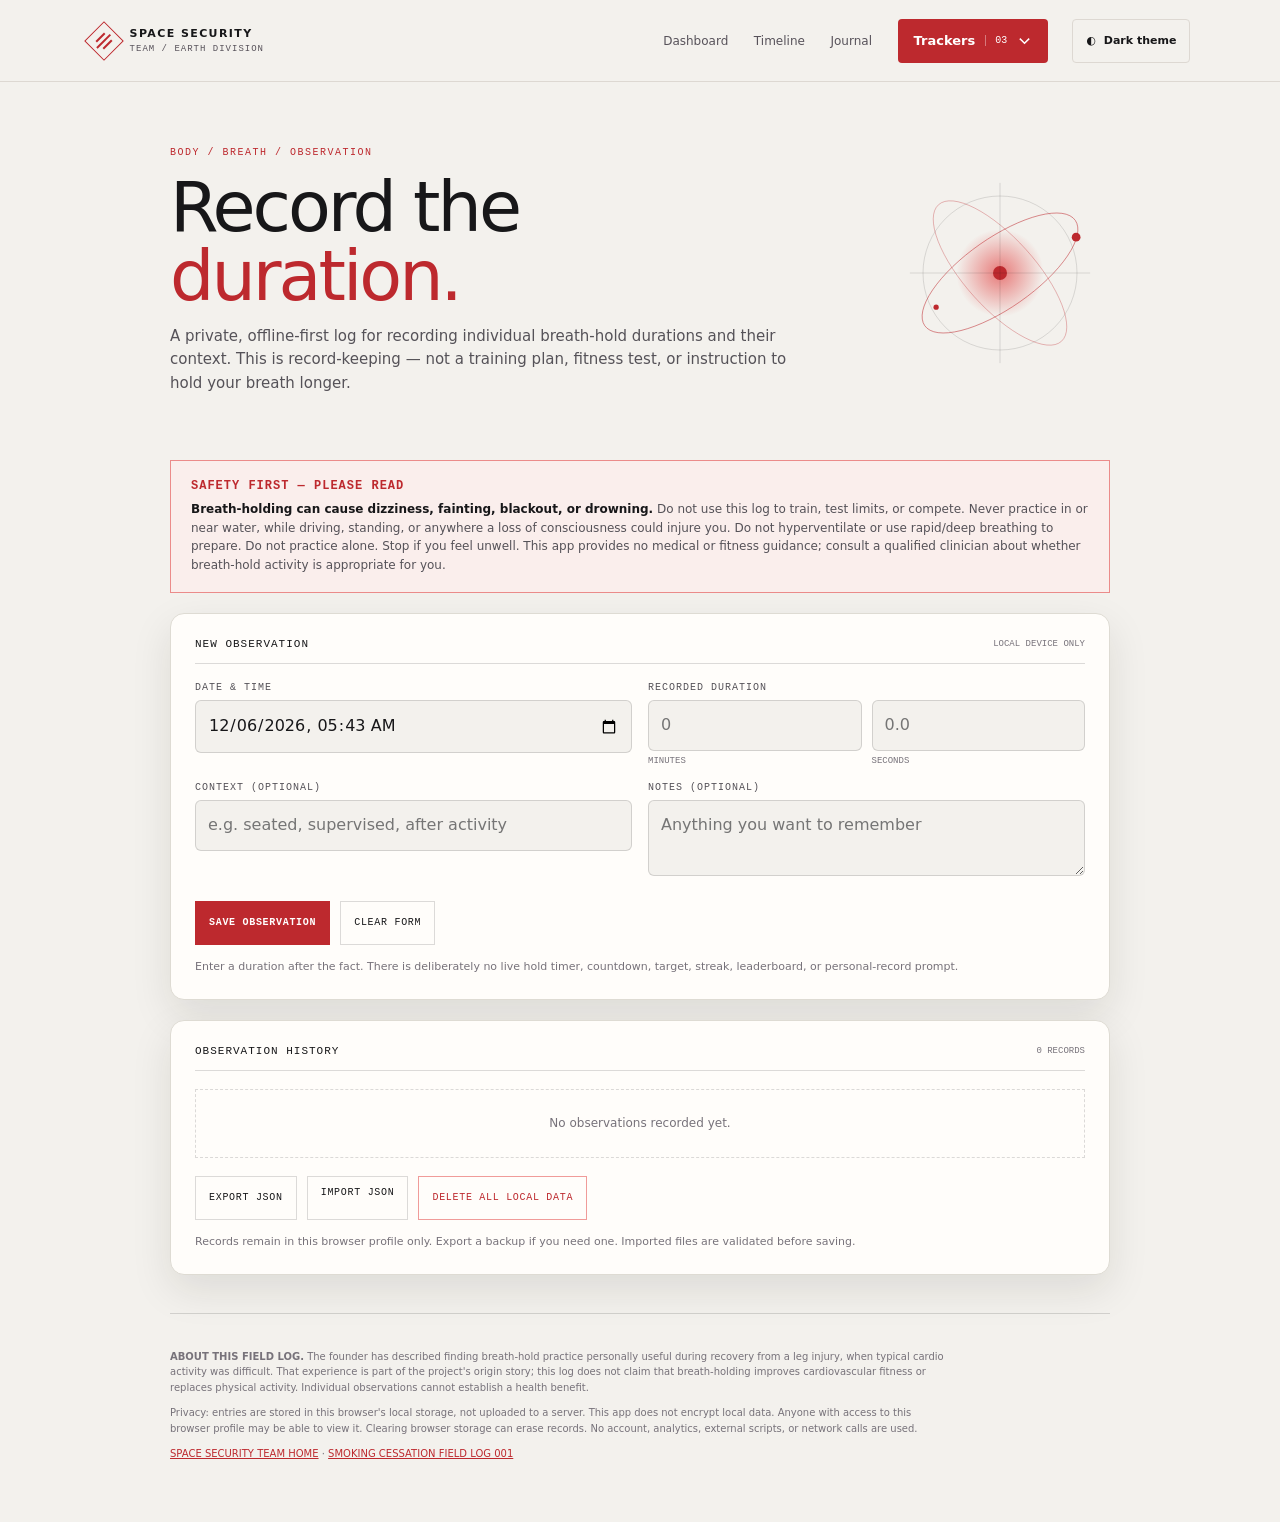
==== commit 676bf1f2: "Apply common design system and local font defaults" ====
--- a/public/space-security/breath-log/index.html
+++ b/public/space-security/breath-log/index.html
@@ -10,6 +10,8 @@
 @media(prefers-reduced-motion:reduce){*{scroll-behavior:auto!important;transition:none!important}}
 </style>
 <link rel="stylesheet" href="/public/space-security/shared-navigation.css">
+<link rel="stylesheet" href="/public/space-security/design-system.css">
+<script src="/public/space-security/local-data.js"></script>
 <script src="/public/space-security/shared-navigation.js"></script>
 </head>
 <body>
@@ -27,23 +29,25 @@
 <main class="shell">
 <section class="hero"><div><p class="eyebrow">BODY / BREATH / OBSERVATION</p><h1>Record the<br><em>duration.</em></h1><p class="lede">A private, offline-first log for recording individual breath-hold durations and their context. This is record-keeping — not a training plan, fitness test, or instruction to hold your breath longer.</p></div><svg class="orb" viewBox="0 0 240 240" role="img" aria-label="Abstract red orbital diagram"><defs><radialGradient id="g"><stop stop-color="#e13b3b" stop-opacity=".65"/><stop offset="1" stop-color="#e13b3b" stop-opacity="0"/></radialGradient></defs><circle cx="120" cy="120" r="88" fill="none" stroke="var(--line)"/><ellipse cx="120" cy="120" rx="105" ry="40" fill="none" stroke="var(--red)" stroke-opacity=".55" transform="rotate(-35 120 120)"/><ellipse cx="120" cy="120" rx="105" ry="40" fill="none" stroke="var(--red)" stroke-opacity=".35" transform="rotate(48 120 120)"/><circle cx="120" cy="120" r="50" fill="url(#g)"/><circle cx="120" cy="120" r="8" fill="var(--red)"/><circle cx="207" cy="79" r="5" fill="var(--red)"/><circle cx="47" cy="159" r="3" fill="var(--red)"/><path d="M120 17v206M17 120h206" stroke="var(--line)"/></svg></section>
 <aside class="safety" role="note"><h2>SAFETY FIRST — PLEASE READ</h2><p><b>Breath-holding can cause dizziness, fainting, blackout, or drowning.</b> Do not use this log to train, test limits, or compete. Never practice in or near water, while driving, standing, or anywhere a loss of consciousness could injure you. Do not hyperventilate or use rapid/deep breathing to prepare. Do not practice alone. Stop if you feel unwell. This app provides no medical or fitness guidance; consult a qualified clinician about whether breath-hold activity is appropriate for you.</p></aside>
-<section class="panel"><div class="head"><strong>NEW OBSERVATION</strong><span class="tag">LOCAL DEVICE ONLY</span></div><form id="entryForm"><div class="grid"><div class="field"><label for="date">DATE & TIME</label><input id="date" type="datetime-local" required></div><div class="field"><label>RECORDED DURATION</label><div class="duration"><div><input id="minutes" type="number" min="0" max="999" step="1" inputmode="numeric" placeholder="0" aria-label="Minutes" required><div class="unit">MINUTES</div></div><div><input id="seconds" type="number" min="0" max="59.9" step="0.1" inputmode="decimal" placeholder="0.0" aria-label="Seconds" required><div class="unit">SECONDS</div></div></div></div><div class="field"><label for="context">CONTEXT (OPTIONAL)</label><input id="context" maxlength="120" placeholder="e.g. seated, supervised, after activity"></div><div class="field"><label for="notes">NOTES (OPTIONAL)</label><textarea id="notes" maxlength="1000" placeholder="Anything you want to remember"></textarea></div></div><div class="actions"><button class="btn primary" type="submit">SAVE OBSERVATION</button><button class="btn" type="reset">CLEAR FORM</button></div><p class="hint">Enter a duration after the fact. There is deliberately no live hold timer, countdown, target, streak, leaderboard, or personal-record prompt.</p></form></section>
+<section class="panel"><div class="head"><strong>NEW OBSERVATION</strong><span class="tag">LOCAL DEVICE ONLY</span></div><form id="entryForm"><div class="grid"><div class="field"><label for="date">DATE & TIME</label><input id="date" type="datetime-local" required></div><div class="field"><label>RECORDED DURATION</label><div class="duration"><div><input id="minutes" type="number" min="0" max="999" step="1" inputmode="numeric" placeholder="0" aria-label="Minutes" required><div class="unit">MINUTES</div></div><div><input id="seconds" type="number" min="0" max="59.9" step="0.1" inputmode="decimal" placeholder="0.0" aria-label="Seconds" required><div class="unit">SECONDS</div></div></div></div><div class="field"><label for="context">CONTEXT (OPTIONAL)</label><input id="context" maxlength="120" placeholder="e.g. seated, supervised, after activity"></div><div class="field"><label for="notes">NOTES (OPTIONAL)</label><textarea id="notes" maxlength="1000" placeholder="Anything you want to remember"></textarea></div></div><div class="actions"><button class="btn primary" type="submit"><span id="breathSaveLabel">SAVE OBSERVATION</span></button><button type="button" class="btn" id="breathCancel" hidden>CANCEL EDIT</button><button class="btn" type="reset">CLEAR FORM</button></div><p class="hint">Enter a duration after the fact. There is deliberately no live hold timer, countdown, target, streak, leaderboard, or personal-record prompt.</p></form></section>
 <section class="panel"><div class="head"><strong>OBSERVATION HISTORY</strong><span id="count" class="tag">0 RECORDS</span></div><div id="history" class="history"><div class="empty">No observations recorded yet.</div></div><div class="actions"><button class="btn" id="export">EXPORT JSON</button><label class="btn" for="importFile">IMPORT JSON</label><input class="sr" id="importFile" type="file" accept="application/json,.json"><button class="btn danger" id="clearAll" type="button">DELETE ALL LOCAL DATA</button></div><p class="hint">Records remain in this browser profile only. Export a backup if you need one. Imported files are validated before saving.</p></section>
 <footer class="foot"><p><b>ABOUT THIS FIELD LOG.</b> The founder has described finding breath-hold practice personally useful during recovery from a leg injury, when typical cardio activity was difficult. That experience is part of the project's origin story; this log does not claim that breath-holding improves cardiovascular fitness or replaces physical activity. Individual observations cannot establish a health benefit.</p><p>Privacy: entries are stored in this browser's local storage, not uploaded to a server. This app does not encrypt local data. Anyone with access to this browser profile may be able to view it. Clearing browser storage can erase records. No account, analytics, external scripts, or network calls are used.</p><p><a href="/">SPACE SECURITY TEAM HOME</a> · <a href="/public/space-security/tracker/index.html">SMOKING CESSATION FIELD LOG 001</a></p></footer>
 </main>
 <script>
-(function(){'use strict';var KEY='sst.breathlog.v1',$=function(id){return document.getElementById(id)},entries=[];
-function valid(x){return x&&typeof x.id==='string'&&typeof x.date==='string'&&Number.isFinite(x.seconds)&&x.seconds>=0&&x.seconds<60000&&typeof x.context==='string'&&typeof x.notes==='string'}
-function load(){try{var a=JSON.parse(localStorage.getItem(KEY)||'[]');if(Array.isArray(a))entries=a.filter(valid)}catch(e){entries=[]}}
-function save(){try{localStorage.setItem(KEY,JSON.stringify(entries));return true}catch(e){alert('Could not save to this browser profile. Storage may be full or disabled.');return false}}
+(function(){'use strict';var KEY='sst.breathlog.v1',$=function(id){return document.getElementById(id)},entries=[],snapshot=null,ready=false,editing=null,D=window.SSTData;
+function valid(x){return D.breath(x)}
+function load(){try{var v=D.read(localStorage,'b');entries=v.value;snapshot=v.raw;ready=true}catch(e){ready=false;alert('Stored breath records could not be read. Editing is disabled. '+e.message)}}
+function save(next){if(!ready){alert('Reload before editing.');return false}try{snapshot=D.write(localStorage,'b',next,snapshot);entries=next;return true}catch(e){alert(e.message);return false}}
 function esc(s){return String(s).replace(/[&<>"']/g,function(c){return {'&':'&amp;','<':'&lt;','>':'&gt;','"':'&quot;',"'":'&#39;'}[c]})}
 function fmt(s){return String(Math.floor(s/60)).padStart(2,'0')+':'+(s%60).toFixed(1).padStart(4,'0')}
-function render(){var h=$('history');$('count').textContent=entries.length+' RECORD'+(entries.length===1?'':'S');if(!entries.length){h.innerHTML='<div class="empty">No observations recorded yet.</div>';return}h.innerHTML=entries.slice().sort(function(a,b){return b.date.localeCompare(a.date)}).map(function(e){return '<article class="entry"><div><strong>'+fmt(e.seconds)+'</strong><small>'+esc(new Date(e.date).toLocaleString())+'</small>'+(e.context?'<small>CONTEXT · '+esc(e.context)+'</small>':'')+(e.notes?'<p>'+esc(e.notes)+'</p>':'')+'</div><button type="button" data-delete="'+esc(e.id)+'">DELETE</button></article>'}).join('')}
+function render(){var h=$('history');$('count').textContent=entries.length+' RECORD'+(entries.length===1?'':'S');if(!entries.length){h.innerHTML='<div class="empty">No observations recorded yet.</div>';return}h.innerHTML=entries.slice().sort(function(a,b){return b.date.localeCompare(a.date)}).map(function(e){return '<article class="entry"><div><strong>'+fmt(e.seconds)+'</strong><small>'+esc(new Date(e.date).toLocaleString())+'</small>'+(e.context?'<small>CONTEXT · '+esc(e.context)+'</small>':'')+(e.notes?'<p>'+esc(e.notes)+'</p>':'')+'</div><div><button type="button" data-edit="'+esc(e.id)+'">EDIT</button> <button type="button" data-delete="'+esc(e.id)+'">DELETE</button></div></article>'}).join('')}
 function localNow(){var d=new Date();return new Date(d.getTime()-d.getTimezoneOffset()*60000).toISOString().slice(0,16)}$('date').value=localNow();
-$('entryForm').addEventListener('submit',function(ev){ev.preventDefault();var m=Number($('minutes').value),s=Number($('seconds').value),d=$('date').value;if(!Number.isFinite(m)||!Number.isFinite(s)||m<0||s<0||s>=60||!d){alert('Enter a valid date and duration. Seconds must be from 0 to less than 60.');return}entries.push({id:'b'+Date.now().toString(36)+Math.random().toString(36).slice(2,7),date:new Date(d).toISOString(),seconds:m*60+s,context:$('context').value.trim(),notes:$('notes').value.trim()});if(save()){render();$('entryForm').reset();$('date').value=localNow()}});
-$('history').addEventListener('click',function(ev){var id=ev.target&&ev.target.getAttribute('data-delete');if(!id||!confirm('Delete this observation from this browser?'))return;entries=entries.filter(function(e){return e.id!==id});if(save())render()});
-$('export').addEventListener('click',function(){var b=new Blob([JSON.stringify({format:'sst-breathlog-v1',exportedAt:new Date().toISOString(),entries:entries},null,2)],{type:'application/json'}),u=URL.createObjectURL(b),a=document.createElement('a');a.href=u;a.download='space-security-breath-observations.json';a.click();setTimeout(function(){URL.revokeObjectURL(u)},1000)});
-$('importFile').addEventListener('change',function(ev){var f=ev.target.files&&ev.target.files[0];if(!f)return;var r=new FileReader();r.onload=function(){try{var o=JSON.parse(r.result),a=o&&o.format==='sst-breathlog-v1'&&Array.isArray(o.entries)?o.entries:[];if(!a.length||!a.every(valid))throw Error();if(!confirm('Import '+a.length+' observations? Matching IDs will be replaced.'))return;var map={};entries.concat(a).forEach(function(x){map[x.id]=x});entries=Object.keys(map).map(function(k){return map[k]});if(save())render()}catch(e){alert('This is not a valid breath observation export.')}finally{$('importFile').value=''}};r.readAsText(f)});
-$('clearAll').addEventListener('click',function(){if(!entries.length||!confirm('Permanently delete every observation stored by this app in this browser? Export first if needed.'))return;entries=[];try{localStorage.removeItem(KEY);render()}catch(e){alert('Could not clear browser storage.')}});
+$('entryForm').addEventListener('submit',function(ev){ev.preventDefault();var m=Number($('minutes').value),s=Number($('seconds').value),d=$('date').value;if(!Number.isFinite(m)||!Number.isFinite(s)||m<0||s<0||s>=60||!d){alert('Enter a valid date and duration. Seconds must be from 0 to less than 60.');return}var item={id:editing||'b'+Date.now().toString(36)+Math.random().toString(36).slice(2,7),date:new Date(d).toISOString(),seconds:m*60+s,context:$('context').value.trim(),notes:$('notes').value.trim()};if(save(entries.filter(function(e){return e.id!==item.id}).concat(item))){render();reset()}});
+$('history').addEventListener('click',function(ev){var edit=ev.target.getAttribute('data-edit');if(edit){var e=entries.find(function(x){return x.id===edit});if(!e)return;editing=e.id;var d=new Date(e.date);$('date').value=new Date(d-d.getTimezoneOffset()*60000).toISOString().slice(0,16);$('minutes').value=Math.floor(e.seconds/60);$('seconds').value=(e.seconds%60).toFixed(1);$('context').value=e.context;$('notes').value=e.notes;$('breathSaveLabel').textContent='SAVE CHANGES';$('breathCancel').hidden=false;$('date').focus();return}var id=ev.target.getAttribute('data-delete');if(!id||!confirm('Delete this observation from this browser?'))return;if(save(entries.filter(function(e){return e.id!==id}))){if(editing===id)reset();render()}});
+function reset(){editing=null;$('entryForm').reset();$('date').value=localNow();$('breathSaveLabel').textContent='SAVE OBSERVATION';$('breathCancel').hidden=true}
+$('breathCancel').addEventListener('click',reset);$('entryForm').addEventListener('reset',function(){editing=null;$('breathSaveLabel').textContent='SAVE OBSERVATION';$('breathCancel').hidden=true;setTimeout(function(){$('date').value=localNow()},0)});
+$('export').addEventListener('click',function(){var current;try{current=D.read(localStorage,'b').value}catch(e){alert(e.message);return}var b=new Blob([JSON.stringify({format:'sst-breathlog-v1',exportedAt:new Date().toISOString(),entries:current},null,2)],{type:'application/json'}),u=URL.createObjectURL(b),a=document.createElement('a');a.href=u;a.download='space-security-breath-observations.json';a.click();setTimeout(function(){URL.revokeObjectURL(u)},1000)});
+$('importFile').addEventListener('change',function(ev){var f=ev.target.files&&ev.target.files[0];if(!f)return;if(f.size>5242880){alert('File exceeds 5 MB');$('importFile').value='';return}var r=new FileReader();r.onload=function(){try{var o=JSON.parse(r.result),a=o&&o.format==='sst-breathlog-v1'?D.validate('b',o.entries):null;if(!a)throw Error();if(!confirm('Import '+a.length+' observations? Matching IDs will be replaced.'))return;if(save(D.merge(entries,a))){reset();render()}}catch(e){alert('This is not a valid breath observation export.')}finally{$('importFile').value=''}};r.readAsText(f)});
+$('clearAll').addEventListener('click',function(){if(!entries.length||!confirm('Permanently delete every observation stored by this app in this browser? Export first if needed.'))return;if(save([])){reset();render()}});
 load();render()})();
 </script></body></html>
--- a/public/space-security/design-system.css
+++ b/public/space-security/design-system.css
@@ -0,0 +1,31 @@
+/* Shared release-candidate design tokens and accessible controls. */
+:root{--rc-bg:#08090b;--rc-surface:#111419;--rc-ink:#f1eee9;--rc-muted:#b5afb6;--rc-line:#34343b;--rc-accent:#e13b3b;--rc-radius:14px}
+:root[data-theme=light]{--rc-bg:#f3f1ed;--rc-surface:#fffdfa;--rc-ink:#171719;--rc-muted:#555258;--rc-line:#dedbd3;--rc-accent:#bd292e}
+[hidden]{display:none!important}
+body{background:var(--rc-bg);color:var(--rc-ink);font-family:system-ui,-apple-system,"Segoe UI",sans-serif}
+main :is(input,select,textarea):not([type=hidden]):not([type=file]){font-size:16px;max-width:100%;min-height:44px;border-radius:6px}
+main :is(button,.button,.btn){min-height:44px}
+main :is(a,button,input,select,textarea,summary):focus-visible{outline:2px solid var(--rc-accent);outline-offset:3px}
+main :is(.panel,.card,.stat,.hero-main,.hero-graphic){border-radius:var(--rc-radius);border-color:var(--rc-line)}
+main :is(.entry,.log-item,.journal-entry,.timeline-event){overflow-wrap:anywhere}
+.rc-welcome{display:grid;grid-template-columns:minmax(0,1fr) 220px;align-items:center;gap:24px;padding:36px 0 20px}
+.rc-welcome h1{font-size:clamp(36px,5vw,64px);line-height:1.05;letter-spacing:-.045em;margin:12px 0;color:var(--rc-ink)}
+.rc-welcome h1 em{font-style:normal;color:var(--rc-accent)}
+.rc-welcome p:not(.eyebrow){max-width:620px;font-size:15px;line-height:1.6;color:var(--rc-muted)}
+.rc-welcome svg{width:100%;color:var(--rc-accent)}
+.rc-actions{display:flex;flex-wrap:wrap;gap:10px;margin:20px 0}
+.rc-actions a{display:inline-flex;align-items:center;min-height:44px}
+.rc-private{font-size:12px!important}
+.rc-section-nav{display:flex;flex-wrap:wrap;gap:8px;padding:12px 0;border-block:1px solid var(--rc-line)}
+.rc-section-nav a{display:inline-flex;align-items:center;min-height:44px;padding:0 14px;border:1px solid var(--rc-line);border-radius:6px;color:var(--rc-ink);font-size:13px;text-decoration:none}
+.rc-section-nav a:hover{border-color:var(--rc-accent)}
+.rc-demo{padding:18px;margin-block:12px;border:2px solid var(--rc-accent);background:var(--rc-surface);border-radius:10px;color:var(--rc-ink)}
+.rc-demo p{font-size:14px;margin:8px 0}.rc-demo a{color:var(--rc-accent);text-decoration:underline}
+.rc-about{margin-block:24px;border:1px solid var(--rc-line);border-radius:10px;padding:16px}
+.rc-about>summary{font-size:15px;cursor:pointer;padding:8px;color:var(--rc-ink)}
+.dashboard{padding-top:28px!important}.dashboard-heading{padding:24px 0!important}.dashboard-heading h2{font-size:clamp(34px,5vw,56px)!important}
+.timeline-orbit{max-width:100px}.timeline-intro{padding:20px 0!important}
+[data-demo=true] .journal-layout{grid-template-columns:1fr}
+[data-demo=true] .tracker-menu-entry-count{display:none!important}
+@media(max-width:680px){.rc-welcome{grid-template-columns:1fr;padding-top:24px}.rc-welcome svg{display:none}.rc-section-nav{gap:5px}.rc-section-nav a{padding:0 9px;font-size:12px}.rc-actions a{font-size:12px}.sst-header .sst-nav>a{font-size:11px}}
+@media(prefers-reduced-motion:reduce){html{scroll-behavior:auto!important}*,*::before,*::after{transition:none!important;animation:none!important}}
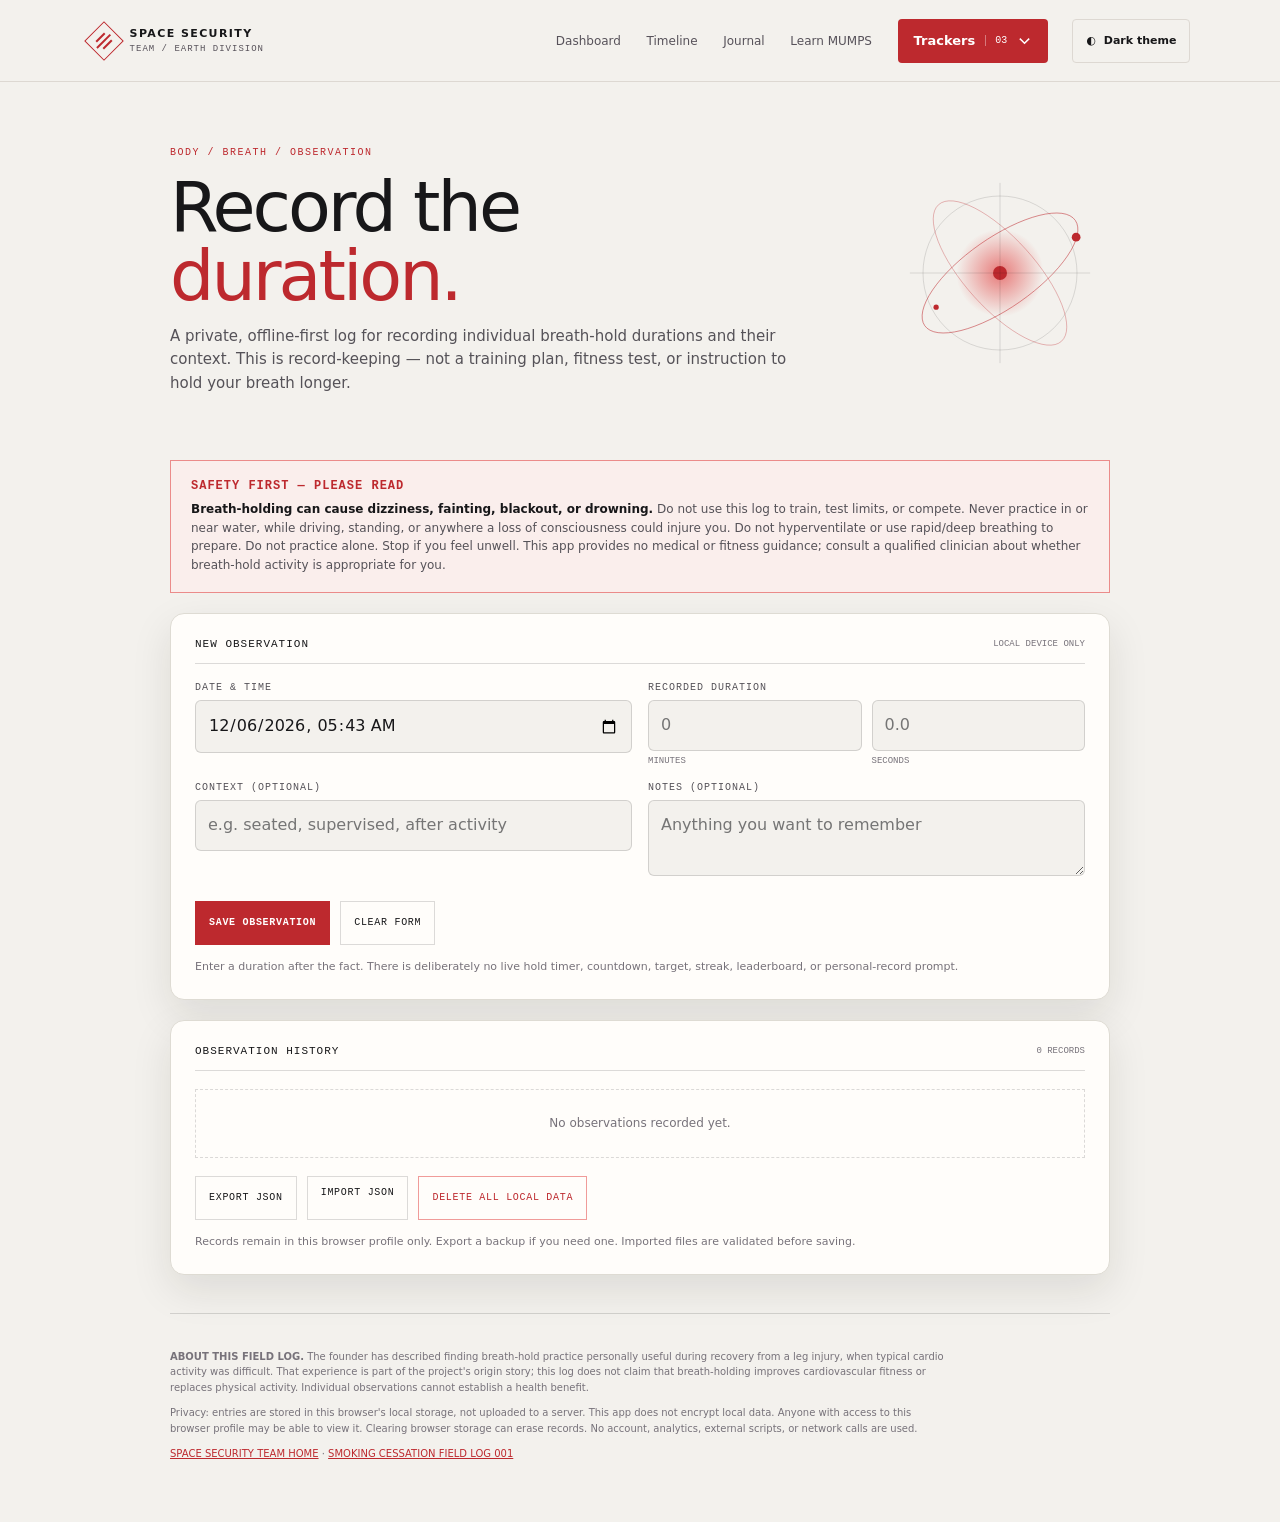
==== commit bf97d724: "Expose Academy in shared navigation" ====
--- a/public/space-security/breath-log/index.html
+++ b/public/space-security/breath-log/index.html
@@ -20,7 +20,7 @@
     <span class="sst-brand-mark" aria-hidden="true"><i></i><i></i><i></i></span>
     <span class="sst-brand-name">SPACE SECURITY<span>TEAM / EARTH DIVISION</span></span>
   </a>
-  <nav class="sst-nav" aria-label="Main navigation"><a href="/#dashboard">Dashboard</a><a href="/#timeline">Timeline</a><a href="/#journal-title">Journal</a><details class="tracker-menu" id="trackerMenu"><summary id="trackerMenuToggle">Trackers <span class="tracker-menu-count">03</span><svg viewBox="0 0 16 16" aria-hidden="true"><path d="m3 6 5 5 5-5" fill="none" stroke="currentColor" stroke-width="1.6"/></svg></summary><div class="tracker-menu-panel"><div class="tracker-menu-heading"><span>FIELD LOGS</span><span>PRIVATE / LOCAL</span></div>
+  <nav class="sst-nav" aria-label="Main navigation"><a href="/#dashboard">Dashboard</a><a href="/#timeline">Timeline</a><a href="/#journal-title">Journal</a><a href="/learn">Learn MUMPS</a><details class="tracker-menu" id="trackerMenu"><summary id="trackerMenuToggle">Trackers <span class="tracker-menu-count">03</span><svg viewBox="0 0 16 16" aria-hidden="true"><path d="m3 6 5 5 5-5" fill="none" stroke="currentColor" stroke-width="1.6"/></svg></summary><div class="tracker-menu-panel"><div class="tracker-menu-heading"><span>FIELD LOGS</span><span>PRIVATE / LOCAL</span></div>
 <a href="/public/space-security/tracker/index.html"><span class="tracker-menu-icon cessation"><svg viewBox="0 0 24 24" aria-hidden="true"><path d="M3 13h18v5H3zM17 13v5M7 9l2-5m4 5 2-5"/></svg></span><span class="tracker-menu-copy"><strong>Smoking cessation</strong><small>Cigarettes, cravings &amp; milestones</small><span class="tracker-menu-entry-count" id="dashCessationEntries">0 ENTRIES</span></span><span class="tracker-menu-arrow" aria-hidden="true">↗</span></a>
 <a href="/public/space-security/breath-log/index.html"><span class="tracker-menu-icon breath"><svg viewBox="0 0 24 24" aria-hidden="true"><path d="M2 12h5l3-6 4 12 3-6h5"/></svg></span><span class="tracker-menu-copy"><strong>Breath observation</strong><small>Retrospective duration &amp; context</small><span class="tracker-menu-entry-count" id="dashBreathEntries">0 ENTRIES</span></span><span class="tracker-menu-arrow" aria-hidden="true">↗</span></a>
 <a href="/public/space-security/milk-log/index.html"><span class="tracker-menu-icon milk"><svg viewBox="0 0 24 24" aria-hidden="true"><path d="M12 2C8 8 5 11 5 15a7 7 0 0 0 14 0c0-4-3-7-7-13Z"/></svg></span><span class="tracker-menu-copy"><strong>Milk consumption</strong><small>Dairy, calcium &amp; digestive observations</small><span class="tracker-menu-entry-count" id="dashMilkEntries">0 ENTRIES</span></span><span class="tracker-menu-arrow" aria-hidden="true">↗</span></a><div class="tracker-menu-footer">Three trackers. One private dashboard.</div></div></details></nav>
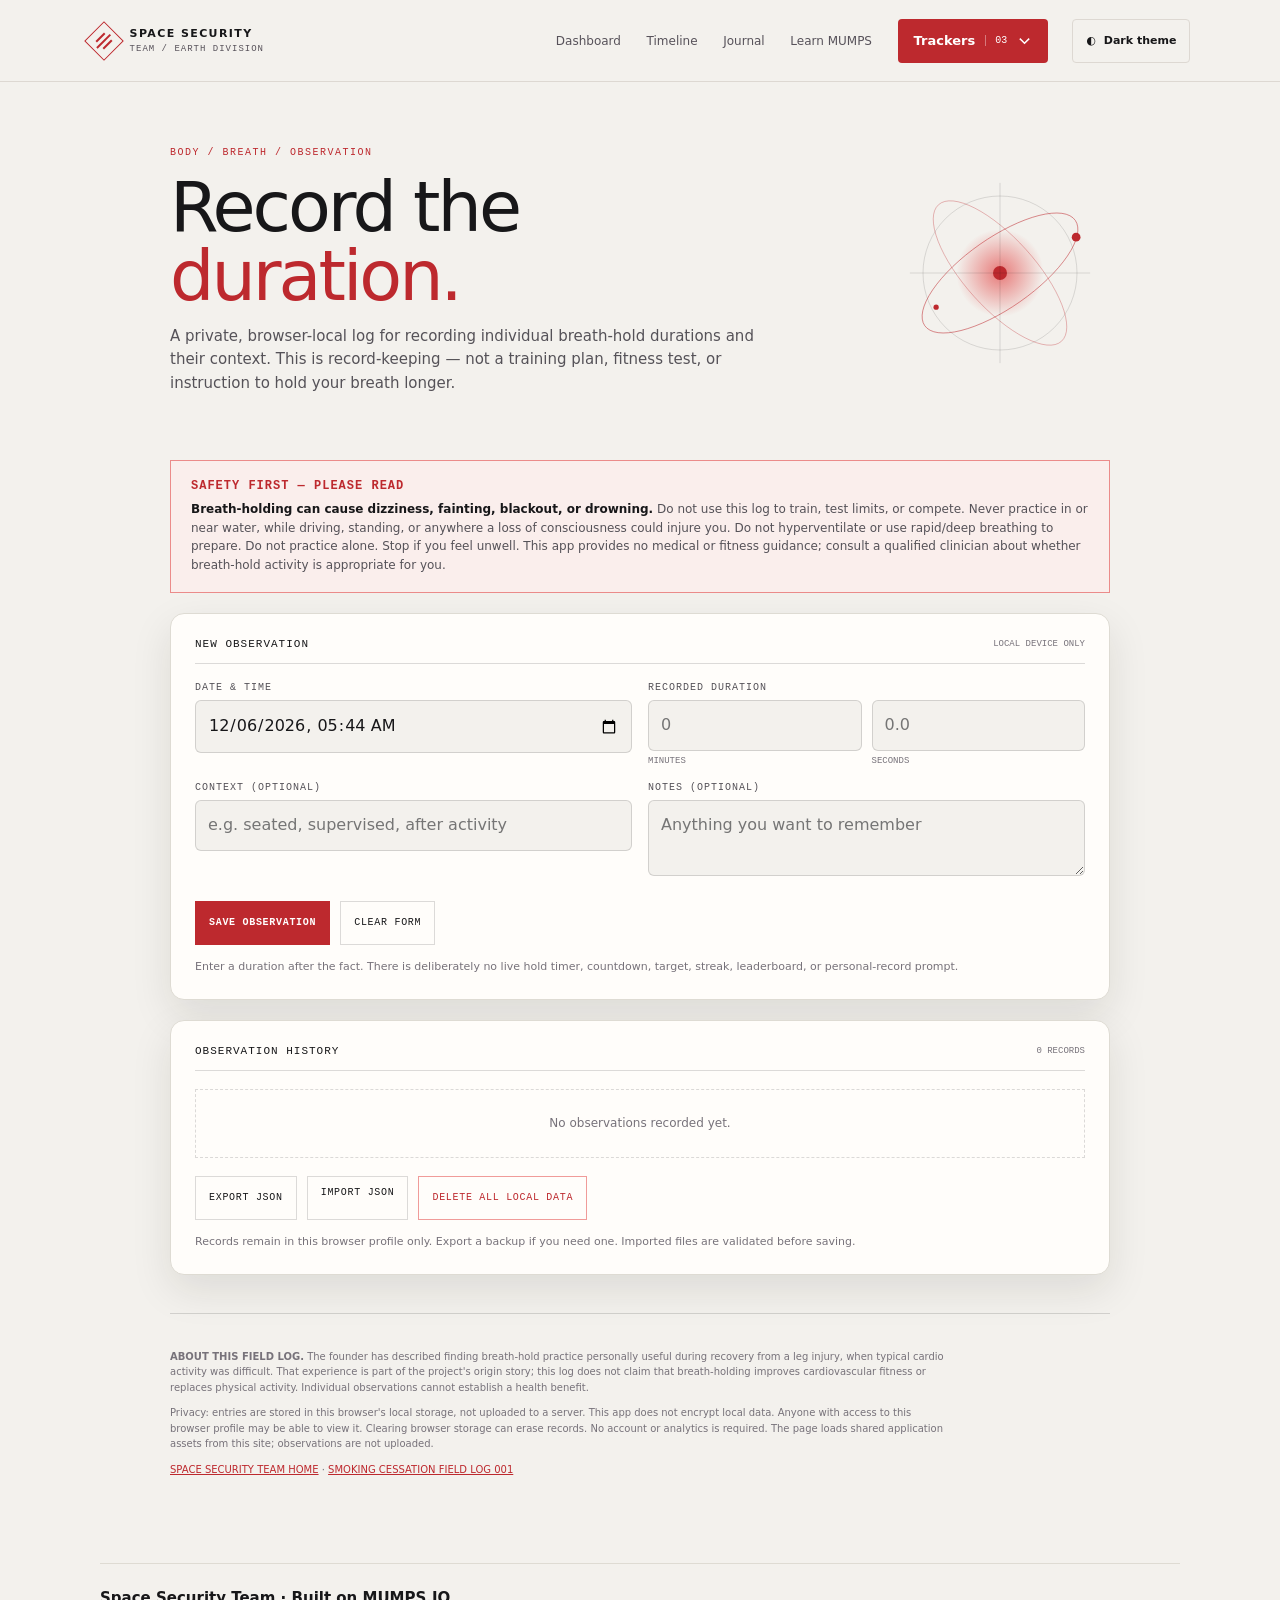
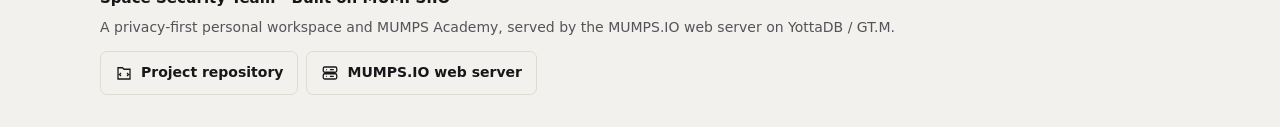
==== commit 769dd6e0: "Add permanent project and MUMPS.IO attribution; correct outdated product copy" ====
--- a/public/space-security/breath-log/index.html
+++ b/public/space-security/breath-log/index.html
@@ -27,11 +27,11 @@
   <button class="sst-theme-toggle" type="button" id="themeToggle" aria-label="Switch to light theme" title="Switch theme">◐ <span id="themeLabel">Light theme</span></button>
 </header>
 <main class="shell">
-<section class="hero"><div><p class="eyebrow">BODY / BREATH / OBSERVATION</p><h1>Record the<br><em>duration.</em></h1><p class="lede">A private, offline-first log for recording individual breath-hold durations and their context. This is record-keeping — not a training plan, fitness test, or instruction to hold your breath longer.</p></div><svg class="orb" viewBox="0 0 240 240" role="img" aria-label="Abstract red orbital diagram"><defs><radialGradient id="g"><stop stop-color="#e13b3b" stop-opacity=".65"/><stop offset="1" stop-color="#e13b3b" stop-opacity="0"/></radialGradient></defs><circle cx="120" cy="120" r="88" fill="none" stroke="var(--line)"/><ellipse cx="120" cy="120" rx="105" ry="40" fill="none" stroke="var(--red)" stroke-opacity=".55" transform="rotate(-35 120 120)"/><ellipse cx="120" cy="120" rx="105" ry="40" fill="none" stroke="var(--red)" stroke-opacity=".35" transform="rotate(48 120 120)"/><circle cx="120" cy="120" r="50" fill="url(#g)"/><circle cx="120" cy="120" r="8" fill="var(--red)"/><circle cx="207" cy="79" r="5" fill="var(--red)"/><circle cx="47" cy="159" r="3" fill="var(--red)"/><path d="M120 17v206M17 120h206" stroke="var(--line)"/></svg></section>
+<section class="hero"><div><p class="eyebrow">BODY / BREATH / OBSERVATION</p><h1>Record the<br><em>duration.</em></h1><p class="lede">A private, browser-local log for recording individual breath-hold durations and their context. This is record-keeping — not a training plan, fitness test, or instruction to hold your breath longer.</p></div><svg class="orb" viewBox="0 0 240 240" role="img" aria-label="Abstract red orbital diagram"><defs><radialGradient id="g"><stop stop-color="#e13b3b" stop-opacity=".65"/><stop offset="1" stop-color="#e13b3b" stop-opacity="0"/></radialGradient></defs><circle cx="120" cy="120" r="88" fill="none" stroke="var(--line)"/><ellipse cx="120" cy="120" rx="105" ry="40" fill="none" stroke="var(--red)" stroke-opacity=".55" transform="rotate(-35 120 120)"/><ellipse cx="120" cy="120" rx="105" ry="40" fill="none" stroke="var(--red)" stroke-opacity=".35" transform="rotate(48 120 120)"/><circle cx="120" cy="120" r="50" fill="url(#g)"/><circle cx="120" cy="120" r="8" fill="var(--red)"/><circle cx="207" cy="79" r="5" fill="var(--red)"/><circle cx="47" cy="159" r="3" fill="var(--red)"/><path d="M120 17v206M17 120h206" stroke="var(--line)"/></svg></section>
 <aside class="safety" role="note"><h2>SAFETY FIRST — PLEASE READ</h2><p><b>Breath-holding can cause dizziness, fainting, blackout, or drowning.</b> Do not use this log to train, test limits, or compete. Never practice in or near water, while driving, standing, or anywhere a loss of consciousness could injure you. Do not hyperventilate or use rapid/deep breathing to prepare. Do not practice alone. Stop if you feel unwell. This app provides no medical or fitness guidance; consult a qualified clinician about whether breath-hold activity is appropriate for you.</p></aside>
 <section class="panel"><div class="head"><strong>NEW OBSERVATION</strong><span class="tag">LOCAL DEVICE ONLY</span></div><form id="entryForm"><div class="grid"><div class="field"><label for="date">DATE & TIME</label><input id="date" type="datetime-local" required></div><div class="field"><label>RECORDED DURATION</label><div class="duration"><div><input id="minutes" type="number" min="0" max="999" step="1" inputmode="numeric" placeholder="0" aria-label="Minutes" required><div class="unit">MINUTES</div></div><div><input id="seconds" type="number" min="0" max="59.9" step="0.1" inputmode="decimal" placeholder="0.0" aria-label="Seconds" required><div class="unit">SECONDS</div></div></div></div><div class="field"><label for="context">CONTEXT (OPTIONAL)</label><input id="context" maxlength="120" placeholder="e.g. seated, supervised, after activity"></div><div class="field"><label for="notes">NOTES (OPTIONAL)</label><textarea id="notes" maxlength="1000" placeholder="Anything you want to remember"></textarea></div></div><div class="actions"><button class="btn primary" type="submit"><span id="breathSaveLabel">SAVE OBSERVATION</span></button><button type="button" class="btn" id="breathCancel" hidden>CANCEL EDIT</button><button class="btn" type="reset">CLEAR FORM</button></div><p class="hint">Enter a duration after the fact. There is deliberately no live hold timer, countdown, target, streak, leaderboard, or personal-record prompt.</p></form></section>
 <section class="panel"><div class="head"><strong>OBSERVATION HISTORY</strong><span id="count" class="tag">0 RECORDS</span></div><div id="history" class="history"><div class="empty">No observations recorded yet.</div></div><div class="actions"><button class="btn" id="export">EXPORT JSON</button><label class="btn" for="importFile">IMPORT JSON</label><input class="sr" id="importFile" type="file" accept="application/json,.json"><button class="btn danger" id="clearAll" type="button">DELETE ALL LOCAL DATA</button></div><p class="hint">Records remain in this browser profile only. Export a backup if you need one. Imported files are validated before saving.</p></section>
-<footer class="foot"><p><b>ABOUT THIS FIELD LOG.</b> The founder has described finding breath-hold practice personally useful during recovery from a leg injury, when typical cardio activity was difficult. That experience is part of the project's origin story; this log does not claim that breath-holding improves cardiovascular fitness or replaces physical activity. Individual observations cannot establish a health benefit.</p><p>Privacy: entries are stored in this browser's local storage, not uploaded to a server. This app does not encrypt local data. Anyone with access to this browser profile may be able to view it. Clearing browser storage can erase records. No account, analytics, external scripts, or network calls are used.</p><p><a href="/">SPACE SECURITY TEAM HOME</a> · <a href="/public/space-security/tracker/index.html">SMOKING CESSATION FIELD LOG 001</a></p></footer>
+<footer class="foot"><p><b>ABOUT THIS FIELD LOG.</b> The founder has described finding breath-hold practice personally useful during recovery from a leg injury, when typical cardio activity was difficult. That experience is part of the project's origin story; this log does not claim that breath-holding improves cardiovascular fitness or replaces physical activity. Individual observations cannot establish a health benefit.</p><p>Privacy: entries are stored in this browser's local storage, not uploaded to a server. This app does not encrypt local data. Anyone with access to this browser profile may be able to view it. Clearing browser storage can erase records. No account or analytics is required. The page loads shared application assets from this site; observations are not uploaded.</p><p><a href="/">SPACE SECURITY TEAM HOME</a> · <a href="/public/space-security/tracker/index.html">SMOKING CESSATION FIELD LOG 001</a></p></footer>
 </main>
 <script>
 (function(){'use strict';var KEY='sst.breathlog.v1',$=function(id){return document.getElementById(id)},entries=[],snapshot=null,ready=false,editing=null,D=window.SSTData;
@@ -50,4 +50,4 @@
 $('importFile').addEventListener('change',function(ev){var f=ev.target.files&&ev.target.files[0];if(!f)return;if(f.size>5242880){alert('File exceeds 5 MB');$('importFile').value='';return}var r=new FileReader();r.onload=function(){try{var o=JSON.parse(r.result),a=o&&o.format==='sst-breathlog-v1'?D.validate('b',o.entries):null;if(!a)throw Error();if(!confirm('Import '+a.length+' observations? Matching IDs will be replaced.'))return;if(save(D.merge(entries,a))){reset();render()}}catch(e){alert('This is not a valid breath observation export.')}finally{$('importFile').value=''}};r.readAsText(f)});
 $('clearAll').addEventListener('click',function(){if(!entries.length||!confirm('Permanently delete every observation stored by this app in this browser? Export first if needed.'))return;if(save([])){reset();render()}});
 load();render()})();
-</script></body></html>+</script><footer class="sst-attribution" aria-label="Project and technology"><strong>Space Security Team · Built on MUMPS.IO</strong><p>A privacy-first personal workspace and MUMPS Academy, served by the MUMPS.IO web server on YottaDB / GT.M.</p><div class="sst-attribution-links"><a href="https://github.com/aa-87/efuhair.com"><svg viewBox="0 0 24 24" aria-hidden="true"><path d="M4 5h6l2 2h8v13H4zM8 12l-2 2 2 2m8-4 2 2-2 2"/></svg>Project repository</a><a href="https://github.com/aa-87/mumps.io"><svg viewBox="0 0 24 24" aria-hidden="true"><rect x="3" y="4" width="18" height="7" rx="2"/><rect x="3" y="13" width="18" height="7" rx="2"/><path d="M7 7.5h1m-1 9h1m4-9h5m-5 9h5"/></svg>MUMPS.IO web server</a></div></footer></body></html>
--- a/public/space-security/shared-navigation.css
+++ b/public/space-security/shared-navigation.css
@@ -43,3 +43,6 @@
 @media(max-width:760px){html{scroll-padding-top:132px}.sst-header{display:grid;grid-template-columns:minmax(0,1fr) auto;gap:8px 12px;padding:10px 5%;min-height:0}.sst-header>.sst-brand{grid-column:1;grid-row:1}.sst-header .sst-theme-toggle{grid-column:2;grid-row:1}.sst-header .sst-nav{grid-column:1/-1;grid-row:2;justify-content:space-between;gap:8px;min-width:0;flex-wrap:wrap}.sst-header .sst-nav>a{font-size:12px;min-height:44px}.sst-header .tracker-menu{position:static}.sst-header .tracker-menu summary{padding:9px 12px}.sst-header .tracker-menu-panel{top:calc(100% + 4px);left:5%;right:5%;width:auto;max-height:min(65vh,460px)}}
 @media(max-width:350px){.sst-header .sst-nav{gap:5px 8px}.sst-header .tracker-menu summary{font-size:12px;gap:6px;padding:8px}.sst-header .tracker-menu-count{display:none}.sst-header .tracker-menu-panel{left:3%;right:3%}}
 @media(prefers-reduced-motion:reduce){.sst-header .tracker-menu summary svg{transition:none}}
+
+/* Allow the education link to wrap alongside the shared navigation. */
+@media(max-width:1100px){.sst-header .sst-nav{flex-wrap:wrap;gap:8px 14px}}
--- a/public/space-security/design-system.css
+++ b/public/space-security/design-system.css
@@ -29,3 +29,68 @@
 [data-demo=true] .tracker-menu-entry-count{display:none!important}
 @media(max-width:680px){.rc-welcome{grid-template-columns:1fr;padding-top:24px}.rc-welcome svg{display:none}.rc-section-nav{gap:5px}.rc-section-nav a{padding:0 9px;font-size:12px}.rc-actions a{font-size:12px}.sst-header .sst-nav>a{font-size:11px}}
 @media(prefers-reduced-motion:reduce){html{scroll-behavior:auto!important}*,*::before,*::after{transition:none!important;animation:none!important}}
+
+/* Product-wide quality checkpoint: mobile reflow and shared attribution. */
+*,*::before,*::after{box-sizing:border-box}
+body{margin:0}
+main,main :is(section,article,form,fieldset,div){min-width:0}
+main :is(input,select,textarea){min-width:0}
+main :is(button,.button,.btn){max-width:100%;white-space:normal;overflow-wrap:anywhere}
+main :is(p,h1,h2,h3,h4,small,pre){overflow-wrap:anywhere}
+main :is(img,svg,video){max-width:100%}
+.sst-attribution{width:min(1080px,90%);margin:28px auto 0;padding:22px 0 30px;border-top:1px solid var(--rc-line);color:var(--rc-muted);font:14px/1.6 system-ui,sans-serif}
+.sst-attribution strong{display:block;color:var(--rc-ink);font-size:15px}
+.sst-attribution p{margin:6px 0 12px}
+.sst-attribution-links{display:flex;flex-wrap:wrap;gap:8px}
+.sst-attribution a{display:inline-flex;align-items:center;gap:8px;min-height:44px;padding:9px 14px;border:1px solid var(--rc-line);border-radius:7px;color:var(--rc-ink);text-decoration:none;font-weight:600}
+.sst-attribution a:hover{border-color:var(--rc-accent)}
+.sst-attribution a:focus-visible{outline:2px solid var(--rc-accent);outline-offset:3px}
+.sst-attribution svg{width:18px;height:18px;flex:none;fill:none;stroke:currentColor;stroke-width:1.7}
+.sst-stack-credit{font-size:13px;color:var(--rc-muted);line-height:1.6}
+.sst-stack-credit a{color:inherit;text-decoration:underline;text-underline-offset:3px}
+main :is(.journal-form-note,.dashboard-disclaimer,.insight-footnote,.timeline-chart-note,.insight-empty,.activity-copy p){font-size:13px;line-height:1.6;color:var(--rc-muted)}
+main :is(.dashboard-stat>span,.dashboard-stat small,.timeline-metrics article>span,.timeline-metrics article small,.journal-form label,.timeline-controls label>span,.chart-legend,.timeline-legend){font-size:11px;line-height:1.5;color:var(--rc-muted)}
+main :is(.dashboard-status,.dashboard-stat,.timeline-metrics article){min-width:0}
+main :is(.chart-legend,.timeline-legend,.journal-form-actions,.backup-actions){flex-wrap:wrap}
+main .backup-import-label{min-height:44px;white-space:normal}
+@media(max-width:760px){
+ .sst-header{position:relative}
+ html{scroll-padding-top:16px}
+ .sst-header .sst-nav{display:grid;grid-template-columns:repeat(3,minmax(0,1fr));gap:6px}
+ .sst-header .sst-nav>a{justify-content:center;white-space:normal;text-align:center;font-size:12px;line-height:1.25;border:1px solid var(--sst-line);border-radius:5px;padding:6px 4px}
+ .sst-header .tracker-menu{grid-column:span 2;min-width:0}
+ .sst-header .tracker-menu summary{justify-content:center;white-space:normal;width:100%;min-height:44px}
+ .sst-header .tracker-menu-panel{max-height:min(65vh,460px)}
+ .sst-header .sst-brand{min-width:0;gap:10px}
+ .sst-header .sst-brand-name{white-space:normal;letter-spacing:.7px;font-size:10px}
+ .sst-header .sst-brand-name span{font-size:8px;letter-spacing:.4px}
+ .sst-header .sst-theme-toggle{padding:8px;white-space:normal}
+ .rc-section-nav{display:grid;grid-template-columns:repeat(2,minmax(0,1fr))}
+ .rc-section-nav a{justify-content:center;text-align:center;font-size:13px}
+ .rc-section-nav a:last-child{grid-column:1/-1}
+ .rc-actions a{flex:1 1 140px;justify-content:center;text-align:center}
+ main :is(.dashboard-stats,.timeline-metrics,.stats){grid-template-columns:repeat(2,minmax(0,1fr))}
+ main :is(.journal-list-controls,.backup-actions){display:flex;flex-direction:column;align-items:stretch}
+ main .journal-list-controls :is(input,select){width:100%;max-width:none}
+ main .journal-list{max-height:none}
+ main .activity-controls{flex-wrap:wrap}
+ main :is(.activity-filter,.journal-entry-actions button){min-height:44px;font-size:11px}
+ main .timeline-controls{grid-template-columns:minmax(0,1fr)}
+ main .timeline-controls .timeline-search{grid-column:auto}
+ main .timeline-day-events{min-width:0}
+ main :is(.log-item,.history .entry){grid-template-columns:minmax(0,1fr)}
+ main .log-item{gap:8px}
+ main .log-item button,main .history .entry button{min-height:44px}
+ main .entry p{font-size:14px;line-height:1.6}
+ main .academy-variable{flex-wrap:wrap}
+ main .lab-nav a{flex:1 1 130px;display:flex;align-items:center;justify-content:center;text-align:center}
+}
+@media(max-width:360px){
+ .sst-header .sst-brand-mark{width:22px;height:22px}
+ .sst-header .sst-theme-toggle{font-size:10px}
+ main :is(.dashboard-stats,.timeline-metrics,.stats){grid-template-columns:minmax(0,1fr)}
+ main .timeline-metrics article{border-right:0}
+ main :is(.academy-panel-head,.journal-form-top,.timeline-topline,.section-head){flex-wrap:wrap}
+ .sst-attribution a{width:100%}
+}
+@media(max-height:500px) and (orientation:landscape){.sst-header{position:relative}.sst-header .tracker-menu-panel{max-height:55vh}html{scroll-padding-top:16px}}
